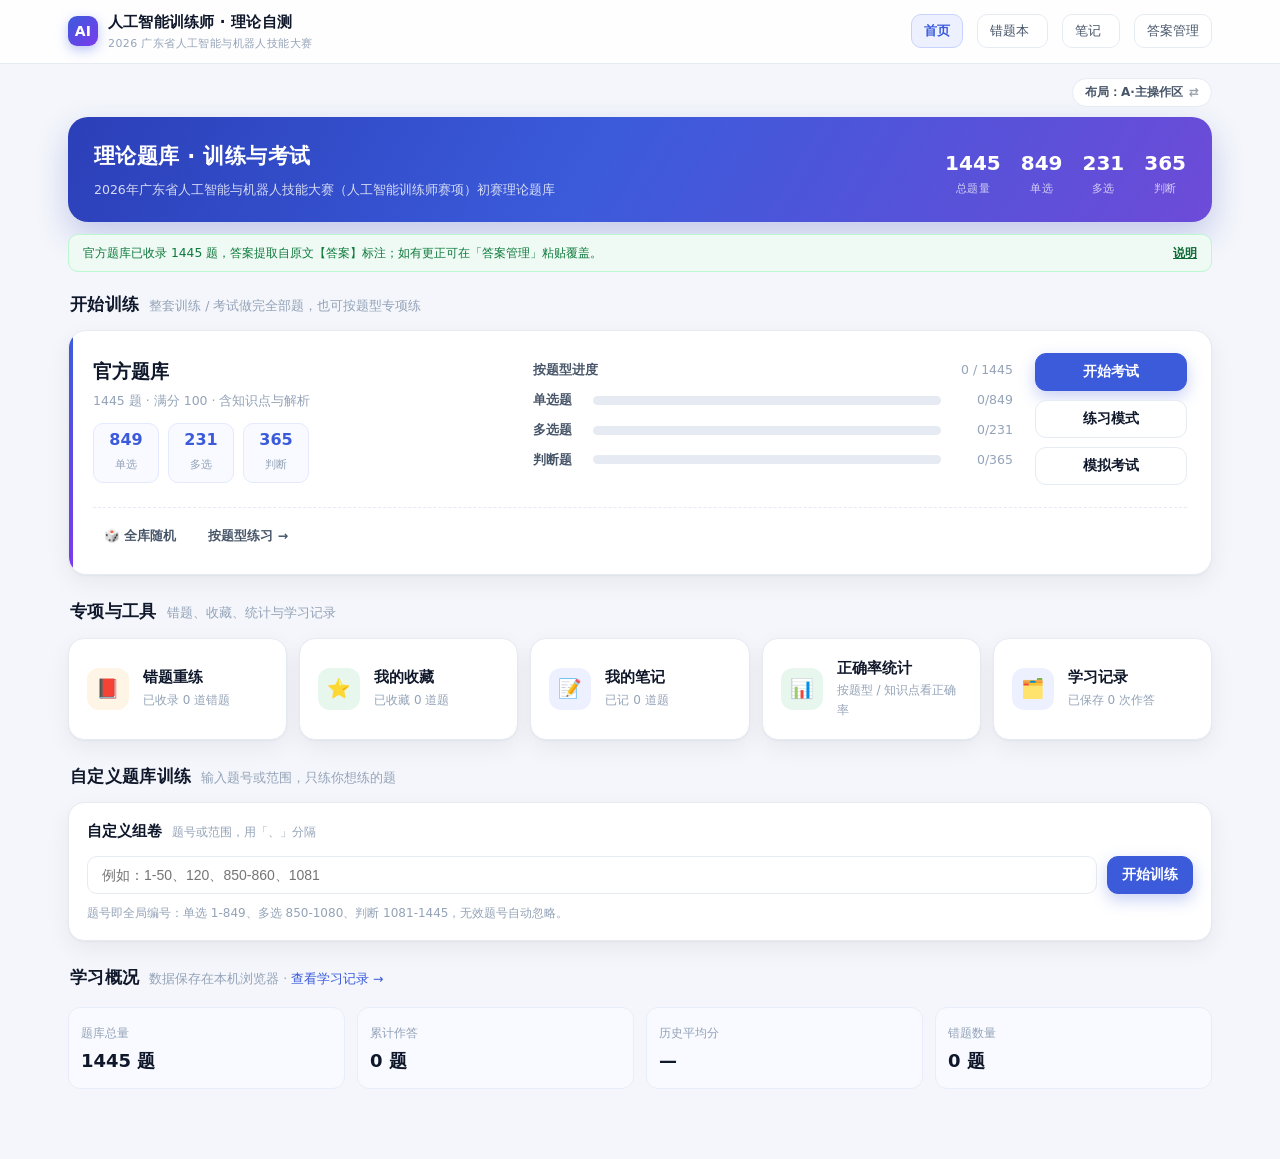
==== src/index.html @ affb85c6 "v3.11.3 多选题键盘勾选(1-9选择/同键取消/无此选项无反应/回车确认作答) + 键位提示更新" ====
<!doctype html>
<html lang="zh-CN">
<head>
<meta charset="utf-8">
<meta name="viewport" content="width=device-width, initial-scale=1, viewport-fit=cover">
<meta name="theme-color" content="#3b5bdb">
<title>人工智能训练师 · 理论题库练习</title>
<meta name="description" content="2026 年广东省人工智能与机器人技能大赛（人工智能训练师赛项）官方初赛理论题库练习，共 1445 题，含答案、知识点与解析、随机出题、错题本与学习记录。">
<link rel="icon" href="data:image/svg+xml,%3Csvg xmlns='http://www.w3.org/2000/svg' viewBox='0 0 64 64'%3E%3Crect width='64' height='64' rx='16' fill='%233b5bdb'/%3E%3Ctext x='32' y='44' font-size='30' font-family='Arial,Helvetica,sans-serif' font-weight='bold' fill='white' text-anchor='middle'%3EAI%3C/text%3E%3C/svg%3E">
<link rel="stylesheet" href="assets/app.css">
</head>
<body>

<header class="topbar">
  <div class="topbar-inner">
    <div class="brand">
      <div class="logo">AI</div>
      <div>人工智能训练师 · 理论自测
        <small>2026 广东省人工智能与机器人技能大赛</small>
      </div>
    </div>
    <div class="spacer"></div>
    <button class="top-link" data-nav="home">首页</button>
    <button class="top-link" data-nav="wrong">错题本 <span id="navWrong"></span></button>
    <button class="top-link" data-nav="notes">笔记 <span id="navNotes"></span></button>
    <button class="top-link" data-nav="key">答案管理</button>
  </div>
</header>

<main class="wrap" id="app"></main>
<div class="toast" id="toast"></div>
<div id="modalRoot"></div>

<!-- ============ 首页 · 新版（A 单列主操作区 / B 左右双栏，共用外壳） ============ -->
<template id="tpl-home2">
  <section class="view-enter">
    <div class="layout-bar">
      <button class="layout-switch" data-act="layout-cycle"></button>
    </div>
    <div class="h2-hero">
      <div class="h2-hero-main">
        <h1>理论题库 · 训练与考试</h1>
        <p>2026年广东省人工智能与机器人技能大赛（人工智能训练师赛项）初赛理论题库</p>
      </div>
      <div class="h2-nums" id="h2Nums"></div>
    </div>
    <div class="h2-note" id="h2Note"></div>
    <div class="h2-grid" id="h2Grid"></div>
  </section>
</template>

<template id="tpl-kpi">
  <div class="kpi"><span></span><b></b></div>
</template>

<!-- ============ 题型模块 ============ -->
<template id="tpl-paper">
  <section class="view-enter">
    <div class="paper-head">
      <button class="btn btn-sm btn-ghost" data-act="paper-back">← 返回</button>
      <div class="paper-title" id="paperTitle"></div>
      <div class="seg" id="paperMode">
        <button type="button" data-mode="exam">考试</button>
        <button type="button" data-mode="practice">练习</button>
      </div>
    </div>
    <p class="paper-tip">先选题型模块。进入答题后，点顶部「顺序 / 随机」就能随时切换——比如进「多选题」模块再点随机，只打乱多选题。</p>
    <div class="mod-grid" id="modList"></div>
  </section>
</template>

<template id="tpl-mod-card">
  <div class="mod-card">
    <div class="mod-top">
      <span class="mod-name"></span>
      <span class="mod-count"></span>
    </div>
    <div class="mod-bar"><i></i></div>
    <div class="mod-meta"></div>
    <div class="mod-ops">
      <button class="btn btn-primary btn-sm" data-act="mod-start">开始</button>
      <button class="btn btn-sm" data-act="mod-redo">重做</button>
    </div>
  </div>
</template>

<!-- ============ 答题 ============ -->
<template id="tpl-quiz">
  <section class="quiz-shell view-enter">
    <div class="quiz-top">
      <button class="btn btn-sm btn-ghost" data-act="exit">← 返回</button>
      <div class="title" id="qTitle"></div>
      <span class="tag gray" id="qModeTag"></span>
      <button class="btn btn-sm order-btn" data-act="order-toggle" id="btnOrder" title="切换出题顺序">顺序</button>
      <span class="qtop-spacer"></span>
      <div class="qtop-actions">
        <button class="btn btn-sm drawer-btn" data-act="toggle-card">进度</button>
        <button class="btn btn-primary btn-sm" data-act="submit">交卷</button>
      </div>
    </div>
    <div class="jump-bar">
      <div class="jump-types">
        <button class="btn btn-sm jt" data-act="jump-type" data-type="all">全部</button>
        <button class="btn btn-sm jt" data-act="jump-type" data-type="single">单选题</button>
        <button class="btn btn-sm jt" data-act="jump-type" data-type="multi">多选题</button>
        <button class="btn btn-sm jt" data-act="jump-type" data-type="judge">判断题</button>
      </div>
      <div class="jump-input">
        <input id="jumpNo" type="text" inputmode="numeric" placeholder="题号 #850" spellcheck="false">
        <button class="btn btn-sm" data-act="jump-no">跳转</button>
      </div>
      <div class="jump-search" id="jumpSearch">
        <input id="searchKw" type="text" placeholder="搜关键词，如：过拟合" spellcheck="false">
        <div class="search-drop hidden" id="searchDrop"></div>
      </div>
      <div class="timer" id="timer"><span>⏱</span><span id="timerText">90:00</span></div>
    </div>
    <div class="quiz-body">
      <div class="q-card">
        <div class="q-head">
          <span class="num" id="qNo"></span>
          <span class="tag gid" id="qGid" title="题库全局题号（单选→多选→判断顺序，1-1445）"></span>
          <span class="tag" id="qType"></span>
          <span id="qHint"></span>
          <button class="fav" data-act="fav" title="收藏本题">☆</button>
        </div>
        <h2 class="q-stem" id="qStem"></h2>
        <div class="opts" id="qOpts"></div>
        <div class="feedback hidden" id="qFeedback"></div>
        <div class="note-box" id="qNote">
          <div class="note-head">
            <span class="note-ico">📝</span>
            <span class="note-title">我的笔记</span>
            <span class="note-badge" id="noteBadge"></span>
            <span class="spacer"></span>
            <button class="btn btn-sm btn-ghost" data-act="note-view" id="btnNoteView">查看笔记</button>
            <button class="btn btn-sm" data-act="note-toggle" id="btnNoteToggle">写笔记</button>
          </div>
          <div class="note-view" id="noteView"></div>
          <div class="note-edit" id="noteEdit">
            <textarea id="noteText" rows="3" spellcheck="false"
              placeholder="记一笔：为什么做错、怎么记、易混点……（停止输入后自动保存，换题也不会丢）"></textarea>
            <div class="note-ops">
              <span class="hint" id="noteHint">自动保存 · Ctrl+Enter 收起</span>
              <span class="spacer"></span>
              <button class="btn btn-sm" data-act="note-del">删除笔记</button>
              <button class="btn btn-primary btn-sm" data-act="note-save">保存</button>
            </div>
          </div>
        </div>
        <div class="q-foot">
          <button class="btn btn-sm" data-act="confirm-multi" id="btnConfirmMulti">确认作答</button>
          <button class="btn btn-sm" data-act="mark" id="btnMark">标记</button>
          <button class="btn btn-sm" data-act="clear" id="btnClear">清空本题</button>
          <span class="hint kbd-hint">键盘：1–9 / A–H 选择 · 多选按同一数字＝取消该勾选 · 回车＝确认作答/交卷 · ← → 切题</span>
          <span class="spacer"></span>
          <button class="btn btn-sm" data-act="prev">上一题</button>
          <button class="btn btn-primary btn-sm" data-act="next">下一题</button>
        </div>
      </div>
      <aside class="side" id="sideCard">
        <h4>做题进度 <span id="cardProgress"></span></h4>
        <div class="pbars" id="pbars"></div>
        <div class="mini-info">
          <div><b id="infoDone">0</b>已答</div>
          <div><b id="infoFlag">0</b>标记</div>
          <div><b id="infoLeft">100</b>未答</div>
        </div>
        <div class="sheet-legend" id="sheetLegend">
          <span class="lg lg-ok">对</span><span class="lg lg-bad">错</span><span class="lg lg-done">已答</span><span class="lg">未答</span><span class="lg lg-flag">标记</span>
        </div>
        <div class="sheet-grid" id="sheetGrid"></div>
      </aside>
    </div>
  </section>
</template>

<template id="tpl-option">
  <div class="opt" data-letter="">
    <span class="letter"></span>
    <span class="txt"></span>
    <span class="mark"></span>
  </div>
</template>

<!-- ============ 结果 ============ -->
<template id="tpl-result">
  <section class="view-enter">
    <div class="result-hero">
      <div class="score-ring">
        <svg viewBox="0 0 150 150" width="100%" height="100%">
          <circle cx="75" cy="75" r="64" fill="none" stroke="#eef1f7" stroke-width="12"></circle>
          <circle id="ring" cx="75" cy="75" r="64" fill="none" stroke="#3b5bdb" stroke-width="12"
                  stroke-linecap="round" stroke-dasharray="402" stroke-dashoffset="402"></circle>
        </svg>
        <div class="val"><b id="scoreVal">0</b><span id="scoreOf">得分</span></div>
      </div>
      <div class="result-main">
        <h1 id="resTitle">交卷完成</h1>
        <div class="sub" id="resSub"></div>
        <div class="result-actions">
          <button class="btn btn-primary" data-act="retry">重做本卷</button>
          <button class="btn" data-act="to-paper">换个题型</button>
          <button class="btn" data-act="to-wrong">去错题本</button>
          <button class="btn" data-act="home">返回首页</button>
        </div>
      </div>
    </div>
    <div class="kpis" id="resKpis"></div>
    <div class="section-title">
      <h2>逐题回顾</h2>
      <span id="revToggle" style="cursor:pointer;color:var(--brand)">只看错题</span>
    </div>
    <div class="review" id="review"></div>
  </section>
</template>

<template id="tpl-review">
  <div class="rev-item">
    <div class="rh"><span class="no"></span><span class="tag"></span><span class="badge-wrap"></span></div>
    <div class="rs"></div>
    <div class="ro ro-my"><b>你的答案：</b><span></span></div>
    <div class="ro ro-ck"><b>参考答案：</b><span></span></div>
  </div>
</template>

<!-- ============ 列表（错题/收藏） ============ -->
<template id="tpl-list">
  <section class="view-enter">
    <div class="panel">
      <h2 id="listTitle"></h2>
      <p class="desc" id="listDesc"></p>
      <div class="list-ops" id="listOps" style="display:flex;gap:10px;flex-wrap:wrap;margin-bottom:16px">
        <button class="btn btn-primary" data-act="list-practice">开始重练</button>
        <button class="btn" data-act="list-clear">清空列表</button>
      </div>
      <div class="list" id="listBody"></div>
    </div>
  </section>
</template>

<template id="tpl-row">
  <div class="row">
    <span class="tag"></span>
    <div class="grow">
      <div class="qtext"></div>
      <div class="qsub"></div>
    </div>
    <button class="btn btn-sm btn-ghost" data-act="row-go">查看</button>
    <button class="btn btn-sm btn-ghost" data-act="row-del">移除</button>
  </div>
</template>

<!-- ============ 学习记录 ============ -->
<template id="tpl-history">
  <section class="view-enter">
    <div class="panel">
      <h2>学习记录</h2>
      <p class="desc" id="hisDesc"></p>
      <div style="display:flex;gap:10px;flex-wrap:wrap;margin-bottom:16px">
        <button class="btn btn-sm" data-act="his-export">导出记录（JSON）</button>
        <button class="btn btn-sm" data-act="his-clear" style="color:var(--bad)">清空记录</button>
      </div>
      <div class="list" id="hisList"></div>
    </div>
  </section>
</template>

<template id="tpl-his-row">
  <div class="row his-row">
    <div class="his-score"><b></b><span></span></div>
    <div class="grow">
      <div class="qtext his-title"></div>
      <div class="qsub his-meta"></div>
    </div>
    <span class="ans-badge mid his-pct"></span>
    <button class="btn btn-sm btn-ghost his-review hidden" data-act="his-review">回顾错题</button>
  </div>
</template>

<!-- ============ 答案管理 ============ -->
<template id="tpl-key">
  <section class="view-enter">
    <div class="panel">
      <h2>答案管理</h2>
      <p class="desc">
        这里可以批量修正标准答案（例如按问卷星交卷后显示的官方答案）。格式：每行「题号 答案」，如 <b>1 D</b>、<b>12 AB</b>；
        也支持 <b>1D</b>、<b>1、D</b> 或用逗号、分号分隔。保存后所有成绩、错题会按新答案重算。
      </p>
      <div style="display:flex;gap:10px;align-items:center;margin-bottom:14px;flex-wrap:wrap">
        <select id="keyPaper"></select>
        <button class="btn btn-sm" data-act="key-load">载入当前答案</button>
        <button class="btn btn-sm" data-act="key-reset">恢复默认答案</button>
        <span class="hint" id="keyStat"></span>
      </div>
      <textarea id="keyText" spellcheck="false" placeholder="1 D&#10;2 B&#10;3 A"></textarea>
      <div style="display:flex;gap:10px;margin-top:14px;flex-wrap:wrap">
        <button class="btn btn-primary" data-act="key-apply">保存并重新计分</button>
        <button class="btn" data-act="key-export">导出全部答案（JSON）</button>
        <button class="btn" data-act="key-import">导入答案（JSON）</button>
        <button class="btn" data-act="db-export">备份全部进度</button>
        <button class="btn" data-act="db-import">恢复备份</button>
        <span class="hint" id="dbDevice"></span>
        <button class="btn" data-act="key-reset-all" style="margin-left:auto;color:var(--bad)">重置全部进度</button>
      </div>
      <p class="desc" style="margin-top:16px;margin-bottom:0">
        <b>提示：</b>「恢复默认答案」只会清除你手动修改过的题目，回到页面自带答案。
      </p>
    </div>
  </section>
</template>

<template id="tpl-panel-view">
  <section class="view-enter">
    <div class="panel">
      <h2></h2>
      <p class="desc"></p>
      <div id="statsBody"></div>
    </div>
  </section>
</template>

<template id="tpl-modal">
  <div class="modal-mask">
    <div class="modal">
      <h3></h3>
      <p></p>
      <div class="acts">
        <button class="btn" data-act="modal-cancel">取消</button>
        <button class="btn btn-primary" data-act="modal-ok">确定</button>
      </div>
    </div>
  </div>
</template>

<script src="data/questions.js"></script>
<script src="data/answers.js"></script>
<script src="assets/app.js"></script>
</body>
</html>
---- src/assets/app.css ----
:root{
  --bg:#f4f6fb; --card:#ffffff; --ink:#0f172a; --ink-2:#475569; --ink-3:#94a3b8;
  --line:#e6eaf2; --brand:#3b5bdb; --brand-2:#5c7cfa; --brand-soft:#edf1ff;
  --ok:#16a34a; --ok-soft:#e8f7ee; --bad:#dc2626; --bad-soft:#fdeceb;
  --warn:#d97706; --warn-soft:#fff5e6; --radius:16px;
  --shadow:0 1px 2px rgba(15,23,42,.04),0 8px 24px rgba(15,23,42,.06);
  --shadow-lg:0 20px 50px rgba(15,23,42,.14);
}
*{box-sizing:border-box}
html,body{margin:0;padding:0}
body{
  background:var(--bg); color:var(--ink);
  font-family:-apple-system,BlinkMacSystemFont,"Segoe UI","PingFang SC","Microsoft YaHei",system-ui,sans-serif;
  font-size:15px; line-height:1.65; -webkit-font-smoothing:antialiased;
  min-height:100vh;
}
button{font-family:inherit;font-size:inherit;cursor:pointer}
a{color:var(--brand);text-decoration:none}
::selection{background:#cfd9ff}

/* ---------- top bar ---------- */
.topbar{
  position:sticky; top:0; z-index:40; backdrop-filter:blur(10px);
  background:rgba(255,255,255,.86); border-bottom:1px solid var(--line);
}
.topbar-inner{
  max-width:1180px; margin:0 auto; padding:10px 18px;
  display:flex; align-items:center; gap:14px; min-height:58px;
}
.brand{display:flex;align-items:center;gap:10px;font-weight:700;letter-spacing:.2px;min-width:0;flex:1 1 auto}
.brand>div:last-child{min-width:0;overflow:hidden;text-overflow:ellipsis;white-space:nowrap}
.brand .logo{
  width:30px;height:30px;border-radius:9px;flex:none;
  background:linear-gradient(135deg,var(--brand),#7c3aed);
  display:grid;place-items:center;color:#fff;font-size:14px;font-weight:800;
  box-shadow:0 4px 12px rgba(59,91,219,.35);
}
.brand small{display:block;font-weight:500;color:var(--ink-3);font-size:11px;letter-spacing:.4px}
.topbar .spacer{flex:0 0 auto}
.top-link{
  border:1px solid var(--line); background:#fff; color:var(--ink-2);
  padding:7px 12px; border-radius:10px; font-size:13px; display:inline-flex; gap:6px; align-items:center;
  transition:.15s; white-space:nowrap;
}
.top-link:hover{color:var(--brand);border-color:#c7d2fe;background:#f8faff}
.top-link.active{background:var(--brand-soft);border-color:#c7d2fe;color:var(--brand);font-weight:600}

/* ---------- layout ---------- */
.wrap{max-width:1180px;margin:0 auto;padding:22px 18px 70px}
.view-enter{animation:fade .28s ease}
@keyframes fade{from{opacity:0;transform:translateY(6px)}to{opacity:1;transform:none}}

/* ---------- home ---------- */
.section-title{display:flex;align-items:baseline;gap:10px;margin:30px 2px 14px}
.section-title h2{margin:0;font-size:17px;letter-spacing:.3px}
.section-title span{color:var(--ink-3);font-size:12.5px}

.btn{
  border:1px solid var(--line); background:#fff; color:var(--ink);
  padding:9px 14px; border-radius:11px; font-size:13.5px; font-weight:600;
  display:inline-flex;align-items:center;justify-content:center;gap:6px;
  transition:.16s; white-space:nowrap;
}
.btn:hover{border-color:#c7d2fe;background:#f8faff;color:var(--brand)}
.btn:active{transform:translateY(1px)}
.btn-primary{background:var(--brand);border-color:var(--brand);color:#fff;
  box-shadow:0 6px 16px rgba(59,91,219,.28)}
.btn-primary:hover{background:#3450c9;border-color:#3450c9;color:#fff}
.btn-ghost{background:transparent;border-color:transparent;color:var(--ink-2)}
.btn-sm{padding:6px 10px;font-size:12.5px;border-radius:9px}
.btn[disabled]{opacity:.45;cursor:not-allowed}

.mini-card{
  background:var(--card);border:1px solid var(--line);border-radius:var(--radius);padding:18px;
  box-shadow:var(--shadow);display:flex;align-items:center;gap:14px;cursor:pointer;transition:.18s;
}
.mini-card:hover{border-color:#c7d2fe;transform:translateY(-1px);box-shadow:var(--shadow-lg)}
.mini-card .ico{
  width:42px;height:42px;border-radius:12px;flex:none;display:grid;place-items:center;font-size:19px;
  background:var(--brand-soft);
}
.mini-card .ico.warn{background:var(--warn-soft)}
.mini-card .ico.ok{background:var(--ok-soft)}
.mini-card h4{margin:0;font-size:14.5px}
.mini-card p{margin:1px 0 0;color:var(--ink-3);font-size:12px}

.modal-mask{
  position:fixed;inset:0;background:rgba(15,23,42,.45);backdrop-filter:blur(3px);z-index:60;
  display:grid;place-items:center;padding:20px;animation:fade .18s;
}
  display:flex;gap:10px;align-items:flex-start;padding:12px 14px;border-radius:12px;
  background:var(--warn-soft);border:1px solid #fde3bd;color:#8a5a10;font-size:12.8px;margin-top:16px;
}

/* ---------- quiz ---------- */
.quiz-shell{padding-top:6px}
.quiz-top{display:flex;align-items:center;gap:12px;margin-bottom:14px;flex-wrap:wrap}
.quiz-top .title{font-weight:700;font-size:16px}
.jump-bar{display:flex;align-items:center;gap:10px;margin:-4px 0 14px;flex-wrap:wrap}
.jump-bar .jump-types{display:flex;gap:8px;flex-wrap:wrap}
.jump-bar .jt{padding:6px 12px;font-size:13px;color:var(--ink-2)}
.jump-bar .jt.on{background:var(--brand);color:#fff;border-color:var(--brand)}
.jump-bar .jump-input{display:flex;gap:6px;margin-left:auto}
.jump-bar .jump-input input{width:92px;padding:6px 10px;border:1.5px solid var(--line);border-radius:9px;font-size:13.5px;outline:none;background:#fff}
.jump-bar .jump-input input:focus{border-color:var(--brand)}
/* 关键词搜题：输入框 + 结果下拉 */
.jump-bar .jump-search{position:relative;flex:1;min-width:170px;max-width:320px}
.jump-bar .jump-search input{width:100%;box-sizing:border-box;padding:6px 10px;border:1.5px solid var(--line);border-radius:9px;font-size:13.5px;outline:none;background:#fff}
.jump-bar .jump-search input:focus{border-color:var(--brand)}
.search-drop{position:absolute;top:calc(100% + 6px);left:0;right:0;z-index:40;background:#fff;border:1.5px solid var(--line);border-radius:12px;box-shadow:0 10px 28px rgba(15,23,42,.16);max-height:300px;overflow:auto;padding:4px}
.search-row{display:flex;align-items:center;gap:8px;width:100%;text-align:left;border:0;background:none;padding:8px 10px;border-radius:8px;font:inherit;cursor:pointer}
.search-row:hover{background:var(--brand-soft)}
.search-row b{color:var(--brand);flex:none}
.search-row .st{flex:none;font-size:11px;color:var(--ink-2);border:1px solid var(--line);border-radius:999px;padding:0 6px}
.search-row .sq{font-size:13px;color:var(--ink);overflow:hidden;text-overflow:ellipsis;white-space:nowrap}
.search-empty,.search-more{padding:8px 10px;font-size:12.5px;color:var(--ink-2)}
/* 统计页最近 7 天趋势 */
.trend-chart{display:flex;align-items:stretch;gap:10px;height:132px;padding:6px 2px 0}
.trend-col{flex:1;display:flex;flex-direction:column;align-items:center;justify-content:flex-end;gap:4px;min-width:0}
.trend-bar{display:block;width:62%;max-width:34px;border-radius:5px 5px 0 0}
.trend-val{font-size:11px;font-weight:700;color:var(--ink);line-height:1}
.trend-lb{font-size:11px;color:var(--ink-2);white-space:nowrap}
.custom-panel{padding:16px 18px}
.custom-row{display:flex;gap:10px;flex-wrap:wrap}
.custom-row input{flex:1;min-width:220px;padding:10px 14px;border:1.5px solid var(--line);border-radius:10px;font-size:14px;outline:none;background:#fff}
.custom-row input:focus{border-color:var(--brand)}
.temp-resume{margin:-4px 0 18px;width:100%;text-align:left;background:var(--brand-soft);border:1.5px dashed var(--brand-2);color:var(--brand);font-weight:600}
/* v3.9.2 清空回滚点条：清空作答后首页出现，可一键恢复或丢弃 */
.clear-undo{display:flex;align-items:center;flex-wrap:wrap;gap:10px;margin:-4px 0 18px;padding:10px 14px;background:var(--brand-soft);border:1.5px dashed var(--brand-2);border-radius:10px}
.clear-undo .cu-text{flex:1;min-width:200px;font-size:13px;color:var(--brand);font-weight:600}
.clear-undo .cu-btn{padding:7px 14px;font-size:13px;white-space:nowrap}
.stat-block{display:flex;flex-direction:column;gap:8px;margin:10px 0 20px}
.stat-row{display:flex;align-items:center;gap:10px;font-size:13.5px}
.stat-row .stat-name{flex:0 0 200px;overflow:hidden;text-overflow:ellipsis;white-space:nowrap}
.stat-row .stat-bar{flex:1;height:10px;border-radius:6px;background:var(--line);overflow:hidden;min-width:60px}
.stat-row .stat-bar i{display:block;height:100%;border-radius:6px}
.stat-row .stat-n{flex:0 0 76px;text-align:right;color:var(--ink-3);font-size:12.5px}
@media (max-width:600px){.stat-row .stat-name{flex-basis:110px}}
.pbars{display:flex;flex-direction:column;gap:12px;margin-bottom:14px}
.pbar-row{display:flex;align-items:center;gap:8px;font-size:12.5px}
.pbar-row .pbar-name{flex:0 0 52px;color:var(--ink-2);font-weight:600}
.pbar-row .pbar-track{flex:1;height:10px;border-radius:6px;background:var(--line);overflow:hidden}
.pbar-row .pbar-track i{display:block;height:100%;width:0;border-radius:6px;background:var(--brand);transition:width .3s}
.pbar-row .pbar-num{flex:0 0 64px;text-align:right;color:var(--ink-3);font-variant-numeric:tabular-nums}
.qtop-spacer{flex:1}
.qtop-actions{display:flex;gap:8px;align-items:center}
.tag{
  font-size:11.5px;padding:3px 9px;border-radius:999px;background:var(--brand-soft);color:var(--brand);
  font-weight:700;letter-spacing:.3px;
}
.tag.gray{background:#eef1f7;color:var(--ink-2)}
.tag.judge{background:#eafaf0;color:#0f8a45}
.tag.multi{background:#fff1e6;color:#b45309}
.timer{
  margin-left:auto;display:flex;align-items:center;gap:7px;
  font-variant-numeric:tabular-nums;font-weight:700;font-size:16px;color:var(--ink-2);
  background:#fff;border:1px solid var(--line);padding:6px 12px;border-radius:11px;box-shadow:var(--shadow);
}
.timer.warn{color:var(--bad);border-color:#fecaca;background:#fff5f5;animation:pulse 1.6s infinite}
@keyframes pulse{50%{opacity:.62}}

.quiz-body{display:grid;grid-template-columns:minmax(0,1fr) 306px;gap:18px;align-items:start}
.q-card{
  background:var(--card);border:1px solid var(--line);border-radius:18px;padding:24px 26px 18px;
  box-shadow:var(--shadow);min-height:400px;min-width:0;
}
.q-head{display:flex;align-items:center;gap:8px;color:var(--ink-3);font-size:12.5px;margin-bottom:12px}
.q-head .num{color:var(--brand);font-weight:800;font-size:13px}
.tag.gid{background:var(--brand-soft);color:var(--brand);font-weight:700;cursor:default}
.q-head .fav{margin-left:auto;border:0;background:none;font-size:17px;line-height:1;color:#d7dce8;padding:2px}
.q-head .fav.on{color:#f59e0b}
.q-stem{
  font-size:17.5px;line-height:1.8;font-weight:600;color:#111827;margin:0 0 18px;
  white-space:pre-wrap;word-break:break-word;
}
.q-stem .blank{color:var(--brand)}
.opts{display:flex;flex-direction:column;gap:10px}
.opt{
  display:flex;gap:12px;align-items:flex-start;padding:13px 15px;border-radius:13px;
  border:1.5px solid var(--line);background:#fcfdff;cursor:pointer;transition:.14s;position:relative;
}
.opt:hover{border-color:#c7d2fe;background:#f6f9ff}
.opt .letter{
  width:26px;height:26px;flex:none;border-radius:8px;display:grid;place-items:center;
  font-size:13px;font-weight:800;background:#eef1f7;color:var(--ink-2);transition:.14s;
}
.opt .txt{flex:1;font-size:15px;color:#1f2937;word-break:break-word}
.opt.sel{border-color:var(--brand);background:var(--brand-soft);box-shadow:0 0 0 3px rgba(59,91,219,.09)}
.opt.sel .letter{background:var(--brand);color:#fff}
.opt.correct{border-color:#86efac;background:var(--ok-soft)}
.opt.correct .letter{background:var(--ok);color:#fff}
.opt.wrong{border-color:#fca5a5;background:var(--bad-soft)}
.opt.wrong .letter{background:var(--bad);color:#fff}
.opt .mark{margin-left:auto;font-size:12.5px;font-weight:700;color:var(--ok);align-self:center}
.opt.wrong .mark{color:var(--bad)}

.feedback{
  margin-top:16px;border-radius:12px;padding:11px 14px;font-size:13.5px;display:flex;gap:8px;align-items:center;
  background:var(--ok-soft);color:#0f7a3d;border:1px solid #bbf7d0;
}
.feedback.bad{background:var(--bad-soft);color:#b91c1c;border-color:#fecaca}
.feedback.unknown{background:#eef2f7;color:var(--ink-2);border-color:#e2e8f0}

.q-foot{display:flex;align-items:center;gap:10px;margin-top:22px;padding-top:14px;border-top:1px dashed var(--line)}
.q-foot .spacer{flex:1}
.hint{color:var(--ink-3);font-size:12px}

/* answer card */
.side{
  background:var(--card);border:1px solid var(--line);border-radius:18px;padding:16px;box-shadow:var(--shadow);
  position:sticky;top:76px;
}
.side h4{margin:0 0 10px;font-size:13.5px;display:flex;align-items:center;gap:6px}
.side h4 span{margin-left:auto;color:var(--ink-3);font-weight:500;font-size:12px}
.cards{display:block}
.card-group{display:grid;grid-template-columns:repeat(10,1fr);gap:5px;margin-bottom:14px}
.card-sep{display:flex;align-items:center;gap:8px;margin:2px 0 8px;font-size:11px;color:var(--ink-3);font-weight:600}
.card-sep::after{content:"";flex:1;height:1px;background:var(--line)}
.cell{
  aspect-ratio:1;border-radius:7px;border:1px solid var(--line);background:#fbfcff;color:var(--ink-2);
  font-size:11.5px;font-weight:600;display:grid;place-items:center;padding:0;transition:.12s;
}
.cell:hover{border-color:var(--brand);color:var(--brand)}
.cell.done{background:var(--brand-soft);border-color:#c7d2fe;color:var(--brand)}
.cell.cur{outline:2px solid var(--brand);outline-offset:1px}
.cell.flag:after{
  content:"";position:absolute;top:2px;right:2px;width:6px;height:6px;border-radius:50%;background:var(--warn);
}
.cell{position:relative}
.legend{display:flex;gap:12px;flex-wrap:wrap;margin-top:12px;font-size:11.5px;color:var(--ink-3)}
.legend i{width:10px;height:10px;border-radius:3px;display:inline-block;margin-right:4px;vertical-align:-1px}
.legend .l1{background:var(--brand-soft);border:1px solid #c7d2fe}
.legend .l2{background:#fff;border:1px solid var(--line)}
.legend .l3{background:var(--warn)}

.side .mini-info{display:flex;gap:8px;margin-top:14px;font-size:12px;color:var(--ink-2)}
.side .mini-info div{flex:1;background:#f8faff;border-radius:9px;padding:7px 8px;text-align:center}
.side .mini-info b{display:block;font-size:15px;color:var(--brand)}

/* ---------- result ---------- */
.result-hero{
  background:var(--card);border:1px solid var(--line);border-radius:20px;padding:28px;box-shadow:var(--shadow);
  display:flex;gap:28px;align-items:center;flex-wrap:wrap;
}
.score-ring{position:relative;width:150px;height:150px;flex:none}
.score-ring svg{transform:rotate(-90deg)}
.score-ring .val{
  position:absolute;inset:0;display:grid;place-items:center;text-align:center;
}
.score-ring .val{flex-direction:column;display:flex;align-items:center;justify-content:center;gap:2px}
.score-ring .val b{font-size:36px;line-height:1;display:block;letter-spacing:-1px}
.score-ring .val span{font-size:11px;color:var(--ink-3)}
.result-main{flex:1;min-width:260px}
.result-main h1{margin:0 0 6px;font-size:22px}
.result-main .sub{color:var(--ink-3);font-size:13px}
.result-actions{display:flex;gap:10px;flex-wrap:wrap;margin-top:16px}
.kpis{display:grid;grid-template-columns:repeat(4,minmax(0,1fr));gap:12px;margin-top:16px}
.kpi{background:#f8faff;border:1px solid #e8edfb;border-radius:12px;padding:12px}
.kpi span{color:var(--ink-3);font-size:12px}
.kpi b{display:block;font-size:18px;margin-top:2px}

.review{margin-top:22px;display:flex;flex-direction:column;gap:12px}
.rev-item{
  background:var(--card);border:1px solid var(--line);border-radius:14px;padding:16px 18px;
  border-left:4px solid var(--ok);
}
.rev-item.bad{border-left-color:var(--bad)}
.rev-item .rh{display:flex;gap:8px;align-items:center;font-size:12.5px;color:var(--ink-3);margin-bottom:8px}
.rev-item .rh .no{color:var(--ink);font-weight:700}
.rev-item .rs{font-size:14.5px;font-weight:600;margin-bottom:10px;white-space:pre-wrap}
.rev-item .ro{font-size:13.5px;color:var(--ink-2);margin:3px 0;display:flex;gap:8px}
.rev-item .ro b{font-weight:700;color:var(--ink)}
.rev-item .r-an{font-size:13px;color:var(--ink-2);background:var(--bg-soft,#f1f5f9);border-radius:8px;padding:8px 10px;margin:8px 0 2px;line-height:1.7;white-space:pre-wrap}
.ans-badge{font-size:11.5px;padding:2px 8px;border-radius:999px;font-weight:700}
.ans-badge.ok{background:var(--ok-soft);color:#0f7a3d}
.ans-badge.bad{background:var(--bad-soft);color:#b91c1c}
.ans-badge.mid{background:#eef2f7;color:var(--ink-2)}

/* ---------- misc ---------- */
.panel{background:var(--card);border:1px solid var(--line);border-radius:16px;padding:22px;box-shadow:var(--shadow)}
.panel h2{margin:0 0 6px;font-size:17px}
.panel p.desc{color:var(--ink-2);font-size:13.5px;margin:0 0 16px}
textarea{
  width:100%;min-height:240px;border:1px solid var(--line);border-radius:12px;padding:12px;font-family:ui-monospace,Consolas,monospace;
  font-size:13px;line-height:1.7;resize:vertical;background:#fcfdff;color:var(--ink);
}
textarea:focus{outline:none;border-color:#c7d2fe;box-shadow:0 0 0 3px rgba(59,91,219,.1)}
select{
  border:1px solid var(--line);border-radius:10px;padding:8px 10px;background:#fff;font-size:13.5px;
}
.list{display:flex;flex-direction:column;gap:10px}
.row{
  display:flex;align-items:center;gap:12px;padding:12px 14px;border:1px solid var(--line);border-radius:12px;background:#fff;
}
.row .grow{flex:1;min-width:0}
.row .qtext{font-size:13.5px;color:var(--ink);overflow:hidden;text-overflow:ellipsis;white-space:nowrap}
.row .qsub{font-size:11.5px;color:var(--ink-3)}
.empty{text-align:center;color:var(--ink-3);padding:48px 0;font-size:13.5px}
.empty .big{font-size:34px;display:block;margin-bottom:8px;opacity:.7}

.toast{
  position:fixed;left:50%;bottom:34px;transform:translate(-50%,20px);
  background:rgba(17,24,39,.94);color:#fff;padding:10px 18px;border-radius:12px;font-size:13.5px;
  opacity:0;pointer-events:none;transition:.24s;z-index:99;box-shadow:0 12px 30px rgba(0,0,0,.25);max-width:86vw;text-align:center;
}
.toast.show{opacity:1;transform:translate(-50%,0)}

.modal-mask{
  position:fixed;inset:0;background:rgba(15,23,42,.45);backdrop-filter:blur(3px);z-index:60;
  display:grid;place-items:center;padding:20px;animation:fade .18s;
}
.modal{
  background:#fff;border-radius:18px;padding:24px;max-width:420px;width:100%;box-shadow:var(--shadow-lg);
}
.modal h3{margin:0 0 8px;font-size:17px}
.modal p{margin:0 0 18px;color:var(--ink-2);font-size:13.5px;line-height:1.7}
.modal .acts{display:flex;gap:10px;justify-content:flex-end;flex-wrap:wrap}

.drawer-btn{display:none}
@media (max-width:900px){
  .quiz-body{grid-template-columns:minmax(0,1fr)}
  .side{
    position:fixed;right:0;top:0;bottom:0;width:300px;max-width:86vw;border-radius:0;z-index:50;
    transform:translateX(105%);transition:.24s;overflow:auto;padding-top:20px;box-shadow:-10px 0 40px rgba(15,23,42,.18);
  }
  .side.open{transform:none}
  .drawer-btn{display:inline-flex}
  .q-card{padding:18px 16px}
  .q-stem{font-size:16px}
  .kpis{grid-template-columns:repeat(2,minmax(0,1fr))}
  .result-hero{gap:18px}
  .score-ring{width:120px;height:120px}
  .score-ring .val b{font-size:30px}
  .topbar-inner{padding:8px 10px;gap:6px;min-height:52px}
  .brand{gap:8px}
  .brand>div:last-child{font-size:12.5px}
  .brand small{display:none}
  .brand .logo{width:26px;height:26px;border-radius:8px;font-size:12px}
  .top-link{padding:6px 8px;font-size:12px;border-radius:9px}
  .cell{font-size:10.5px}
  /* v2.4.0 手机端：底部操作行换行不溢出 + 触控区加大 */
  .q-foot{flex-wrap:wrap;row-gap:8px}
  .q-foot .spacer{display:none}
  .q-foot .btn{min-height:38px}
}
/* 备份合并错题的来源标记 */
.src-badge{
  display:inline-block;margin-left:8px;padding:1px 8px;border-radius:999px;
  background:var(--warn-soft);border:1px solid #fde3bd;color:#8a5a10;
  font-size:11px;font-weight:600;vertical-align:1px;white-space:nowrap;
}

/* ---------- v3.10.0 逐题笔记 ---------- */
.note-box{margin-top:14px;border:1px dashed #cbd5e1;border-radius:13px;background:#fbfcff;padding:11px 13px;transition:border-color .15s,background .15s}
.note-box.has-note{border-style:solid;border-color:#c7d2fe;background:#f8faff}
.note-head{display:flex;align-items:center;gap:8px;font-size:13px;color:var(--ink-2)}
.note-head .note-ico{font-size:14px;line-height:1}
.note-head .note-title{font-weight:700;color:var(--ink);font-size:13px}
.note-badge{font-size:11.5px;color:var(--ink-3)}
.note-head .spacer{flex:1}
.note-view{margin-top:8px;font-size:14px;line-height:1.75;color:#1f2937;white-space:pre-wrap;word-break:break-word}
.note-view.hidden{display:none}
.note-edit{display:none;margin-top:9px}
.note-box.editing .note-edit{display:block}
.note-box.editing .note-view{display:none}
.note-edit textarea{
  width:100%;min-height:86px;resize:vertical;border:1.5px solid var(--line);border-radius:11px;
  padding:10px 12px;font-family:inherit;font-size:14px;line-height:1.7;color:#111827;background:#fff;outline:none;
}
.note-edit textarea:focus{border-color:var(--brand);box-shadow:0 0 0 3px rgba(59,91,219,.09)}
.note-ops{display:flex;align-items:center;gap:8px;margin-top:8px;flex-wrap:wrap}
.note-ops .spacer{flex:1}
.note-head .btn.pulse{animation:notePulse 1.2s ease}
@keyframes notePulse{0%,100%{box-shadow:0 0 0 0 rgba(59,91,219,.35)}55%{box-shadow:0 0 0 7px rgba(59,91,219,0)}}
/* 错题本 / 收藏 / 笔记列表里的笔记摘要 */
.note-badge-row{
  display:block;margin-top:5px;padding:5px 9px;border-radius:8px;
  background:#eff4ff;border:1px solid #dbe6ff;color:#1e40af;font-size:12.5px;
  white-space:pre-wrap;word-break:break-word;
}
.note-row{flex-wrap:wrap;row-gap:8px}
.note-row .note-text{white-space:pre-wrap;color:#1f2937}
.note-when{font-size:11.5px;color:var(--ink-3);margin-top:3px}
.note-inline{
  width:100%;min-height:82px;resize:vertical;margin-top:4px;border:1.5px solid var(--brand);
  border-radius:10px;padding:9px 11px;font-family:inherit;font-size:13.5px;line-height:1.7;outline:none;
}

/* 选项备注：选项行尾的 ✎ 只在桌面端出现；手机端不提供添加，只展示已有备注 */
.opt-note-add{
  flex:none;align-self:center;margin-left:4px;border:0;background:none;color:#c7d2fe;
  font-size:15px;line-height:1;padding:3px 5px;border-radius:7px;transition:.14s;
}
.opt-note-add:hover{color:var(--brand);background:var(--brand-soft)}
.opt-note-add.on{color:var(--brand);background:var(--brand-soft)}
.opt-note-wrap{display:none;margin:-4px 0 2px 40px}
.opt-note-wrap.show{display:block}
.opt-note{
  background:#eff4ff;border:1px solid #dbe6ff;border-radius:8px;padding:5px 9px;
  color:#1e40af;font-size:12.5px;line-height:1.65;white-space:pre-wrap;word-break:break-word;
}
.opt-note-input{
  width:100%;min-height:54px;resize:vertical;border:1.5px solid var(--brand);border-radius:9px;
  padding:7px 9px;font-family:inherit;font-size:13px;line-height:1.6;outline:none;background:#fff;
}
.opt-note-ops{display:flex;justify-content:flex-end;gap:8px;margin-top:6px}
@media (max-width:768px){
  .opt-note-add{display:none}          /* 手机端不显示添加入口 */
  .opt-note-wrap{margin-left:0}        /* 只读展示，占满宽度 */
}


/* start dialog */
.start-modal{max-width:480px}
.start-sub{margin-bottom:2px}
.opt-row{display:flex;align-items:center;gap:12px;margin:16px 0}
.opt-row>label{width:62px;flex:none;color:var(--ink-2);font-size:13px}
.seg{display:flex;border:1px solid var(--line);border-radius:10px;overflow:hidden}
.seg button{border:0;background:#fff;padding:7px 18px;font-size:13px;color:var(--ink-2);transition:.14s}
.seg button.on{background:var(--brand);color:#fff;font-weight:600}
.checks{display:flex;gap:16px;flex-wrap:wrap;font-size:13.5px;color:var(--ink)}
.checks label{display:inline-flex;align-items:center;gap:5px;cursor:pointer}
.start-note{font-size:12.5px;color:var(--ink-3);margin:14px 0 0}
.start-warn{font-size:12.5px;color:#9a5b04;background:var(--warn-soft);border:1px solid #fde3bd;border-radius:10px;padding:8px 10px;margin:12px 0 0}
.order-btn.on{background:var(--brand-soft);border-color:#c7d2fe;color:var(--brand)}

/* paper module picker */
.paper-head{display:flex;align-items:center;gap:12px;flex-wrap:wrap;margin:2px 0 6px}
.paper-title{font-size:20px;font-weight:700;letter-spacing:.3px}
.paper-tip{color:var(--ink-3);font-size:12.5px;margin:0 0 20px;line-height:1.7}
.mod-grid{display:grid;grid-template-columns:repeat(2,minmax(0,1fr));gap:16px}
.mod-card{background:var(--card);border:1px solid var(--line);border-radius:16px;padding:18px 20px;
  box-shadow:var(--shadow);display:flex;flex-direction:column;gap:10px;transition:.18s}
.mod-card:hover{border-color:#c7d2fe;box-shadow:var(--shadow-lg);transform:translateY(-1px)}
.mod-top{display:flex;align-items:baseline;gap:8px}
.mod-name{font-size:16.5px;font-weight:700}
.mod-count{color:var(--ink-3);font-size:12.5px;margin-left:auto}
.mod-bar{height:7px;background:#eef1f7;border-radius:99px;overflow:hidden}
.mod-bar i{display:block;height:100%;background:linear-gradient(90deg,var(--brand),#7c3aed);border-radius:99px;transition:width .3s}
.mod-meta{color:var(--ink-2);font-size:12.5px}
.mod-ops{display:flex;gap:8px;margin-top:2px}
.mod-ops .btn{flex:1}
@media (max-width:760px){.mod-grid{grid-template-columns:1fr}}

/* history */
.his-row{gap:14px}
.his-score{width:66px;flex:none;text-align:center;border-right:1px dashed var(--line);padding-right:10px}
.his-score b{display:block;font-size:15px;color:var(--brand)}
.his-score span{font-size:11px;color:var(--ink-3)}
.his-pct{flex:none}
.his-title{font-size:13.5px}

.hidden{display:none!important}
.kbd-hint{opacity:.75}
@media (max-width:900px){.kbd-hint{display:none}}
@media (max-width:560px){
  .opt-row{flex-direction:column;align-items:flex-start;gap:7px;margin:13px 0}
  .opt-row>label{width:auto;font-size:12.5px}
  .checks{gap:14px}
  .quiz-top{gap:6px;row-gap:8px}
  .quiz-top .tag.gray{display:none}
  .quiz-top .title{font-size:14.5px;max-width:40vw;overflow:hidden;text-overflow:ellipsis;white-space:nowrap}
  .quiz-top .timer{font-size:14.5px;padding:5px 9px}
  .qtop-actions{margin-left:auto}
  .order-btn{padding:5px 8px}
}

/* v2.1.0：卷卡片次级入口 + 列表题型筛选 */
.card-links{display:flex;gap:8px;align-items:center;margin-top:-6px;flex-wrap:wrap}
.filter-row{display:flex;gap:6px;flex-wrap:wrap;margin:0 0 14px}
.fbtn{border:1px solid var(--line);background:#fff;color:var(--ink-2);padding:5px 13px;border-radius:999px;font-size:12.5px;cursor:pointer;transition:.15s}
.fbtn.on{background:var(--brand);color:#fff;border-color:var(--brand);font-weight:600}
.fbtn:hover{border-color:#c7d2fe;color:var(--brand)}

/* v2.2.0：答题卡题型分组 */
@media (max-width:900px){
  .card-group{grid-template-columns:repeat(10,1fr)}
}
.his-review{flex:none;white-space:nowrap}
@media (max-width:560px){
  .his-review{font-size:11px;padding:5px 7px}
  .card-group{grid-template-columns:repeat(8,1fr);gap:4px}
}


/* ================= v3.5 布局切换 + 新版首页（A 单列 / B 双栏） ================= */
.layout-bar{display:flex;justify-content:flex-end;margin:-8px 0 10px}
.layout-switch{
  border:1px solid var(--line);background:#fff;color:var(--ink-2);
  padding:5px 12px;border-radius:999px;font-size:12px;font-weight:600;
  display:inline-flex;align-items:center;gap:6px;transition:.16s;
}
.layout-switch:hover{color:var(--brand);border-color:#c7d2fe;background:var(--brand-soft)}
.layout-switch:after{content:"⇄";font-size:12px;opacity:.55}

.h2-hero{
  display:flex;align-items:flex-end;gap:24px;flex-wrap:wrap;
  background:linear-gradient(120deg,#2b3fb8 0%,#3b5bdb 46%,#6d4bd8 100%);
  color:#fff;border-radius:20px;padding:22px 26px;box-shadow:0 14px 32px rgba(43,63,184,.24);
}
.h2-hero-main{min-width:0;flex:1 1 300px}
.h2-hero h1{margin:0 0 6px;font-size:21px;letter-spacing:.4px}
.h2-hero p{margin:0;color:rgba(255,255,255,.8);font-size:12.5px}
.h2-nums{display:flex;gap:20px;flex:none}
.h2-num{text-align:center}
.h2-num b{display:block;font-size:20px;line-height:1.22;font-variant-numeric:tabular-nums}
.h2-num span{font-size:11px;color:rgba(255,255,255,.72);letter-spacing:.5px}

.h2-note{
  display:flex;align-items:center;gap:10px;margin-top:12px;
  background:#eefaf3;border:1px solid #bbf7d0;color:#0f7a3d;
  padding:8px 14px;border-radius:10px;font-size:12.3px;
}
.h2-note-text{flex:1;min-width:0;overflow:hidden;text-overflow:ellipsis;white-space:nowrap}
.h2-note-more{flex:none;background:none;border:0;color:#0b6b34;font-size:12px;font-weight:600;text-decoration:underline;padding:0}

.h2-grid{display:block;margin-top:18px}
.h2-grid>.section-title{margin:22px 2px 12px}
.h2-grid>.section-title:first-child{margin-top:2px}
.h2-col{min-width:0}
[data-layout="b"] .h2-grid{display:grid;grid-template-columns:minmax(0,1.62fr) minmax(0,1fr);gap:20px;align-items:start}
[data-layout="b"] .h2-col{display:flex;flex-direction:column;gap:14px}
.h2-side-title{margin:0 0 -2px;font-size:14px;color:var(--ink-2);letter-spacing:.3px}

.main-card{
  background:var(--card);border:1px solid var(--line);border-radius:18px;padding:22px 24px;
  box-shadow:var(--shadow);display:grid;align-items:center;
  grid-template-columns:minmax(0,1fr) minmax(0,1.15fr) 152px;gap:22px;
  position:relative;overflow:hidden;
}
.main-card:before{content:"";position:absolute;left:0;top:0;bottom:0;width:4px;background:linear-gradient(180deg,var(--brand),#7c3aed)}
.mc-left{min-width:0}
.mc-left h3{margin:0 0 3px;font-size:19px}
.mc-meta{margin:0 0 12px;color:var(--ink-3);font-size:12.5px}
.mc-types{display:flex;gap:9px;flex-wrap:wrap}
.mc-chip{background:#f8faff;border:1px solid #e3e9ff;border-radius:10px;padding:6px 11px;text-align:center;min-width:66px}
.mc-chip b{display:block;font-size:16px;color:var(--brand);line-height:1.28;font-variant-numeric:tabular-nums}
.mc-chip i{font-style:normal;font-size:11px;color:var(--ink-3)}
.mc-mid{min-width:0}
.mc-label{margin:0 0 10px;font-size:12.5px;color:var(--ink-2);font-weight:600;display:flex;align-items:baseline;gap:8px}
.mc-label .mc-pct{margin-left:auto;color:var(--ink-3);font-weight:500;font-variant-numeric:tabular-nums}
.mc-mid .pbar-row{margin-bottom:9px}
.mc-mid .pbar-track{height:9px}
.mc-right{display:flex;flex-direction:column;gap:9px}
.mc-right .btn{width:100%}
.mc-foot{
  grid-column:1/-1;display:flex;align-items:center;gap:10px;flex-wrap:wrap;
  border-top:1px dashed var(--line);padding-top:13px;
}
.mc-best{font-size:12px;color:var(--ok);font-weight:700;background:var(--ok-soft);padding:3px 9px;border-radius:999px}

.tool-cards{display:grid;grid-template-columns:repeat(auto-fit,minmax(186px,1fr));gap:12px}
[data-layout="b"] .tool-cards{grid-template-columns:minmax(0,1fr);gap:10px}

.custom-panel.compact{padding:16px 18px}
.cp-head{display:flex;align-items:baseline;gap:10px;margin-bottom:12px}
.cp-head h3{margin:0;font-size:15px}
.cp-sub{color:var(--ink-3);font-size:12px}
.custom-panel.compact .custom-row input{min-width:170px}
.custom-panel.compact .desc{margin:10px 0 0;font-size:12px;color:var(--ink-3)}

/* 结果页分批展开 */
.more-btn{display:block;width:100%;margin-top:14px;border-style:dashed;padding:12px;color:var(--ink-2)}

/* 答题页：计时器移到跳转栏 */
.jump-bar .timer{margin-left:10px;font-size:14px;padding:5px 10px;box-shadow:none}

/* 题型模块页：4 个模块一行 */
.mod-grid{grid-template-columns:repeat(4,minmax(0,1fr));gap:12px}
.mod-card{padding:16px 17px}
.mod-name{font-size:15px}
@media (max-width:1000px){.mod-grid{grid-template-columns:repeat(2,minmax(0,1fr))}}
@media (max-width:600px){.mod-grid{grid-template-columns:1fr}}

/* 移动端适配 */
@media (max-width:900px){
  .h2-hero{gap:14px;padding:18px 18px}
  .h2-nums{gap:16px;width:100%;justify-content:space-between}
  [data-layout="b"] .h2-grid{grid-template-columns:minmax(0,1fr)}
  .main-card{grid-template-columns:minmax(0,1fr);gap:16px;padding:18px 18px}
  .mc-right{flex-direction:row;flex-wrap:wrap}
  .mc-right .btn{flex:1 1 120px;width:auto}
  .tool-cards{grid-template-columns:repeat(2,minmax(0,1fr))}
  .jump-bar .timer{margin-left:auto}
}
@media (max-width:560px){
  .h2-hero h1{font-size:18px}
  .h2-hero p{font-size:11.5px}
  .h2-num b{font-size:17px}
  .h2-note{align-items:flex-start;flex-wrap:wrap;padding:8px 12px}
  .h2-note-text{white-space:normal;flex:1 1 100%}
  .mc-chip{min-width:56px;padding:5px 8px}
  .mc-right .btn{flex:1 1 100%}
  .layout-bar{margin:-4px 0 8px}
  .jump-bar{gap:8px}
  .jump-bar .jump-input{margin-left:0}
  .jump-bar .jump-input input{width:84px}
  .jump-bar .timer{margin-left:auto}
}

/* v3.8 错题本：练习场次筛选 + 来源练习标注 */
.src-select{
  padding:6px 10px;border:1.5px solid var(--line);border-radius:9px;font-size:12.5px;
  color:var(--ink);background:#fff;outline:none;max-width:100%;
}
.src-select:focus{border-color:var(--brand)}
.origin-info{
  display:inline-block;margin-left:8px;color:var(--ink-3);font-size:11px;
  overflow:hidden;text-overflow:ellipsis;white-space:nowrap;max-width:320px;vertical-align:1px;
}
@media (max-width:600px){.origin-info{display:block;margin:3px 0 0;max-width:100%}}

/* ---------- v3.11.1 交卷确认弹窗：未答题号跳转列表 ---------- */
.un-jump{
  display:flex;flex-wrap:wrap;gap:6px;justify-content:center;
  max-height:180px;overflow-y:auto;margin:-6px 0 14px;
  padding:8px;border:1.5px dashed var(--line);border-radius:12px;background:#f8fafc;
}
.un-chip{
  min-width:32px;height:28px;padding:0 8px;border-radius:8px;border:1.5px solid #fca5a5;
  background:#fff;color:#dc2626;font-size:12px;font-weight:600;cursor:pointer;line-height:1;
}
.un-chip:active{background:#fef2f2}
.un-more{width:100%;text-align:center;color:var(--ink-3);font-size:11.5px;padding-top:4px}

/* ---------- v3.11.2 答题卡：题号格子（点击跳题，对绿/错红/未答白/标记琥珀） ---------- */
.sheet-legend{
  display:flex;flex-wrap:wrap;gap:6px;margin-top:12px;
  font-size:11px;color:var(--ink-2);align-items:center;
}
.sheet-legend .lg{
  display:inline-flex;align-items:center;gap:4px;
}
.sheet-legend .lg::before{
  content:'';width:10px;height:10px;border-radius:3px;
  background:#fff;border:1.5px solid var(--line);
}
.sheet-legend .lg-ok::before{background:#16a34a;border-color:#16a34a}
.sheet-legend .lg-bad::before{background:#dc2626;border-color:#dc2626}
.sheet-legend .lg-done::before{background:#3b82f6;border-color:#3b82f6}
.sheet-legend .lg-flag::before{background:#fff;border-color:#f59e0b;border-width:2px}
.sheet-grid{
  display:grid;grid-template-columns:repeat(auto-fill,minmax(40px,1fr));
  gap:4px;margin-top:8px;max-height:300px;overflow-y:auto;
  padding:6px;border:1.5px dashed var(--line);border-radius:10px;background:#fafbff;
}
.sheet-chip{
  min-width:0;height:26px;padding:0 2px;border-radius:6px;
  border:1.5px solid var(--line);background:#fff;
  font-size:10.5px;font-weight:600;color:var(--ink-2);
  cursor:pointer;line-height:1;text-align:center;
  font-variant-numeric:tabular-nums;
}
.sheet-chip.ok{background:#16a34a;border-color:#16a34a;color:#fff}
.sheet-chip.bad{background:#dc2626;border-color:#dc2626;color:#fff}
.sheet-chip.done{background:#3b82f6;border-color:#3b82f6;color:#fff}
.sheet-chip.flagged{box-shadow:0 0 0 2px #f59e0b inset}
.sheet-chip.cur{outline:2px solid #2563eb;outline-offset:1px}
.sheet-chip:active{filter:brightness(.92)}
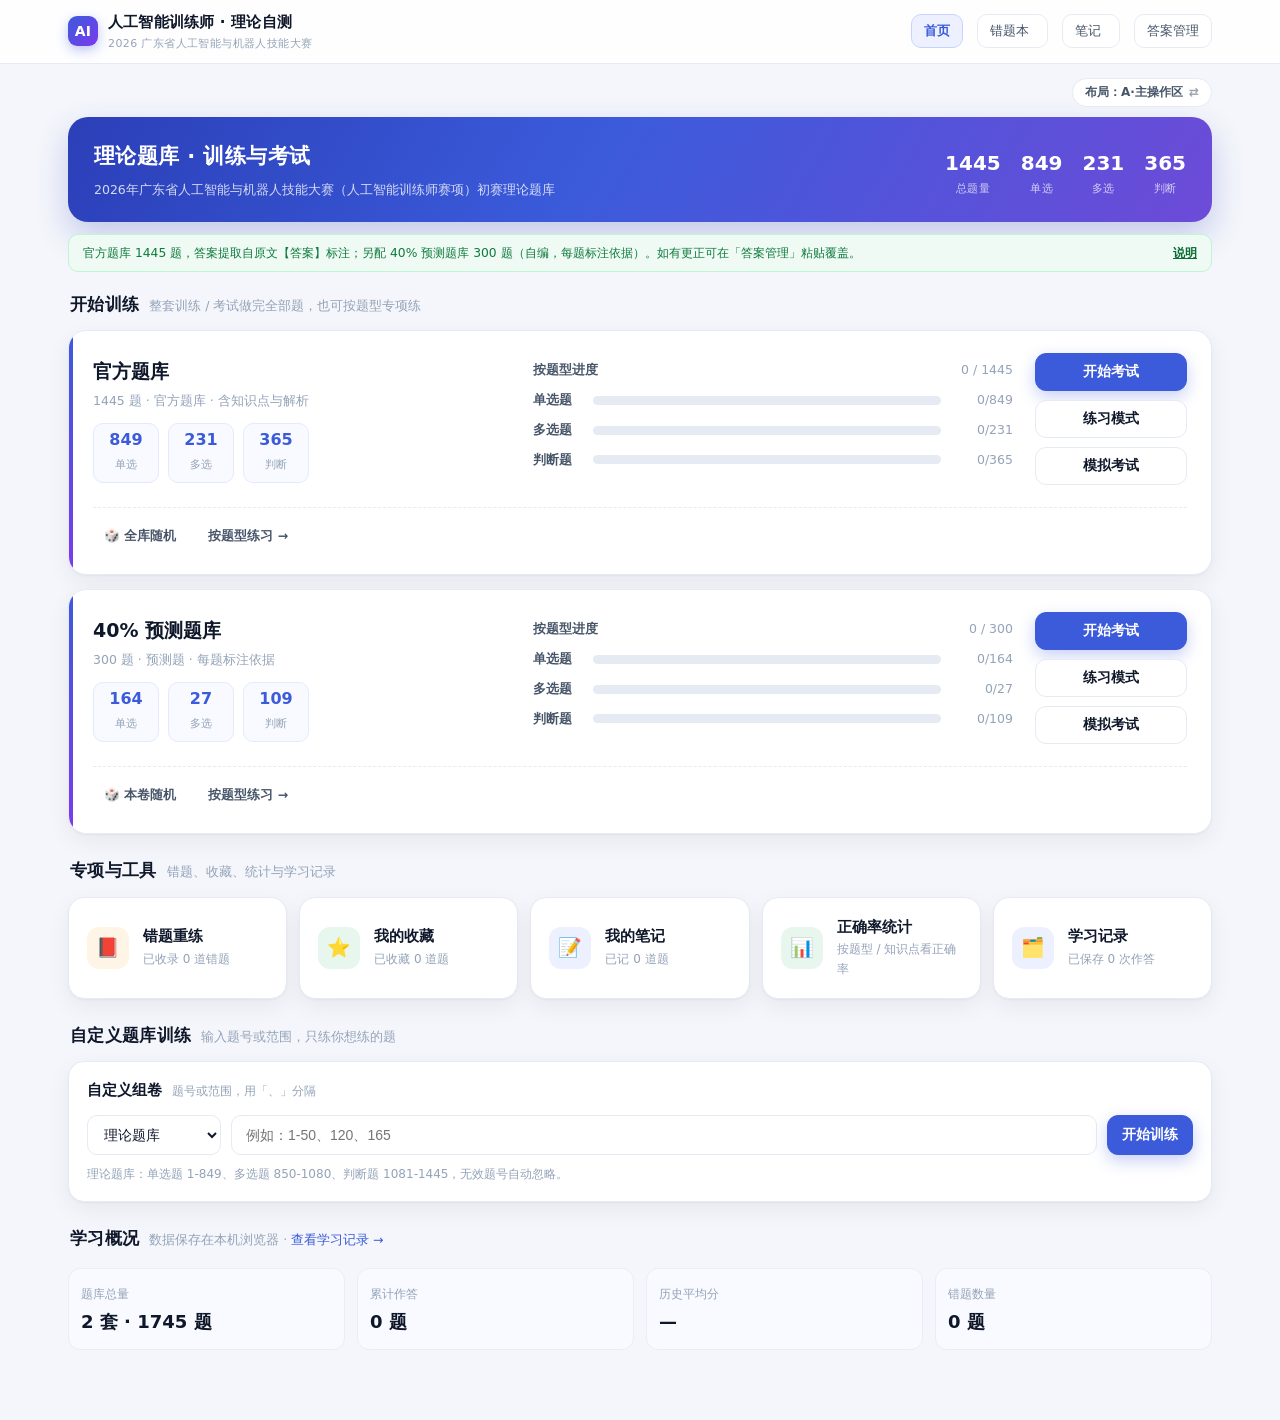
==== commit 528c540a: "v3.12.0 新增 40% 预测题库(300 题)与官方 1445 题并排:双卷隔离/题号带卷前缀/官方卷面模拟考 110 题 90 分钟 1-2-0.5 配分/每题标注依据;官方题库零改动;回归 " ====
--- a/src/index.html
+++ b/src/index.html
@@ -119,7 +119,7 @@
       <div class="q-card">
         <div class="q-head">
           <span class="num" id="qNo"></span>
-          <span class="tag gid" id="qGid" title="题库全局题号（单选→多选→判断顺序，1-1445）"></span>
+          <span class="tag gid" id="qGid" title="题号（官方题库 #1-1445；预测题库带 S 前缀，如 S#12）"></span>
           <span class="tag" id="qType"></span>
           <span id="qHint"></span>
           <button class="fav" data-act="fav" title="收藏本题">☆</button>
@@ -164,10 +164,11 @@
         <div class="mini-info">
           <div><b id="infoDone">0</b>已答</div>
           <div><b id="infoFlag">0</b>标记</div>
+          <div><b id="infoNote">0</b>有笔记</div>
           <div><b id="infoLeft">100</b>未答</div>
         </div>
         <div class="sheet-legend" id="sheetLegend">
-          <span class="lg lg-ok">对</span><span class="lg lg-bad">错</span><span class="lg lg-done">已答</span><span class="lg">未答</span><span class="lg lg-flag">标记</span>
+          <span class="lg lg-ok">对</span><span class="lg lg-bad">错</span><span class="lg lg-done">已答</span><span class="lg">未答</span><span class="lg lg-flag">标记</span><span class="lg lg-note">有笔记</span>
         </div>
         <div class="sheet-grid" id="sheetGrid"></div>
       </aside>
@@ -335,6 +336,7 @@
 
 <script src="data/questions.js"></script>
 <script src="data/answers.js"></script>
+<script src="data/s-bank.js"></script>
 <script src="assets/app.js"></script>
 </body>
 </html>
--- a/src/assets/app.css
+++ b/src/assets/app.css
@@ -125,7 +125,12 @@
 .custom-row{display:flex;gap:10px;flex-wrap:wrap}
 .custom-row input{flex:1;min-width:220px;padding:10px 14px;border:1.5px solid var(--line);border-radius:10px;font-size:14px;outline:none;background:#fff}
 .custom-row input:focus{border-color:var(--brand)}
+/* 自定义组卷的题库选择：两套题库题号段不同，必须先选卷再填题号 */
+.custom-row select{padding:10px 12px;border:1.5px solid var(--line);border-radius:10px;font-size:14px;outline:none;background:#fff;color:var(--ink);max-width:220px}
+.custom-row select:focus{border-color:var(--brand)}
 .temp-resume{margin:-4px 0 18px;width:100%;text-align:left;background:var(--brand-soft);border:1.5px dashed var(--brand-2);color:var(--brand);font-weight:600}
+/* 断点条与"继续"按钮的文字会带上卷名 + 进度，手机窄屏必须允许换行，否则撑出横向滚动 */
+.temp-resume,.mc-resume,.mc-best{max-width:100%;white-space:normal;overflow-wrap:anywhere;line-height:1.45}
 /* v3.9.2 清空回滚点条：清空作答后首页出现，可一键恢复或丢弃 */
 .clear-undo{display:flex;align-items:center;flex-wrap:wrap;gap:10px;margin:-4px 0 18px;padding:10px 14px;background:var(--brand-soft);border:1.5px dashed var(--brand-2);border-radius:10px}
 .clear-undo .cu-text{flex:1;min-width:200px;font-size:13px;color:var(--brand);font-weight:600}
@@ -168,6 +173,8 @@
 .q-head{display:flex;align-items:center;gap:8px;color:var(--ink-3);font-size:12.5px;margin-bottom:12px}
 .q-head .num{color:var(--brand);font-weight:800;font-size:13px}
 .tag.gid{background:var(--brand-soft);color:var(--brand);font-weight:700;cursor:default}
+/* 预测题库题号（S#12）：琥珀色，和官方题库的蓝色 #12 一眼分开 */
+.tag.gid.gid-s{background:#fef3c7;color:#92400e}
 .q-head .fav{margin-left:auto;border:0;background:none;font-size:17px;line-height:1;color:#d7dce8;padding:2px}
 .q-head .fav.on{color:#f59e0b}
 .q-stem{
@@ -272,6 +279,8 @@
 .rev-item .ro{font-size:13.5px;color:var(--ink-2);margin:3px 0;display:flex;gap:8px}
 .rev-item .ro b{font-weight:700;color:var(--ink)}
 .rev-item .r-an{font-size:13px;color:var(--ink-2);background:var(--bg-soft,#f1f5f9);border-radius:8px;padding:8px 10px;margin:8px 0 2px;line-height:1.7;white-space:pre-wrap}
+/* 预测题的"依据"行：和解析同款但偏琥珀，提醒这是自编题的出处而非官方解析 */
+.rev-item .r-src{font-size:12.5px;color:#92400e;background:#fffbeb;border:1px solid #fde68a;border-radius:8px;padding:7px 10px;margin:6px 0 2px;line-height:1.7;white-space:pre-wrap}
 .ans-badge{font-size:11.5px;padding:2px 8px;border-radius:999px;font-weight:700}
 .ans-badge.ok{background:var(--ok-soft);color:#0f7a3d}
 .ans-badge.bad{background:var(--bad-soft);color:#b91c1c}
@@ -530,6 +539,8 @@
   position:relative;overflow:hidden;
 }
 .main-card:before{content:"";position:absolute;left:0;top:0;bottom:0;width:4px;background:linear-gradient(180deg,var(--brand),#7c3aed)}
+/* 两套题库并排：A 布局是 block 流，相邻主卡之间补间距；B 布局左列是 flex+gap，无需重复 */
+[data-layout="a"] .main-card + .main-card{margin-top:14px}
 .mc-left{min-width:0}
 .mc-left h3{margin:0 0 3px;font-size:19px}
 .mc-meta{margin:0 0 12px;color:var(--ink-3);font-size:12.5px}
@@ -658,3 +669,14 @@
 .sheet-chip.flagged{box-shadow:0 0 0 2px #f59e0b inset}
 .sheet-chip.cur{outline:2px solid #2563eb;outline-offset:1px}
 .sheet-chip:active{filter:brightness(.92)}
+
+/* ---------- v3.11.4 答题卡「有笔记」标记 ---------- */
+.sheet-chip{position:relative}
+.sheet-chip.has-note::after{
+  content:'';position:absolute;right:2px;bottom:2px;width:5px;height:5px;border-radius:50%;
+  background:#7c3aed;box-shadow:0 0 0 1px #fff;
+}
+.sheet-chip.ok.has-note::after,
+.sheet-chip.bad.has-note::after,
+.sheet-chip.done.has-note::after{background:#fff;box-shadow:none}
+.sheet-legend .lg-note::before{background:#7c3aed;border-color:#7c3aed;border-radius:50%}
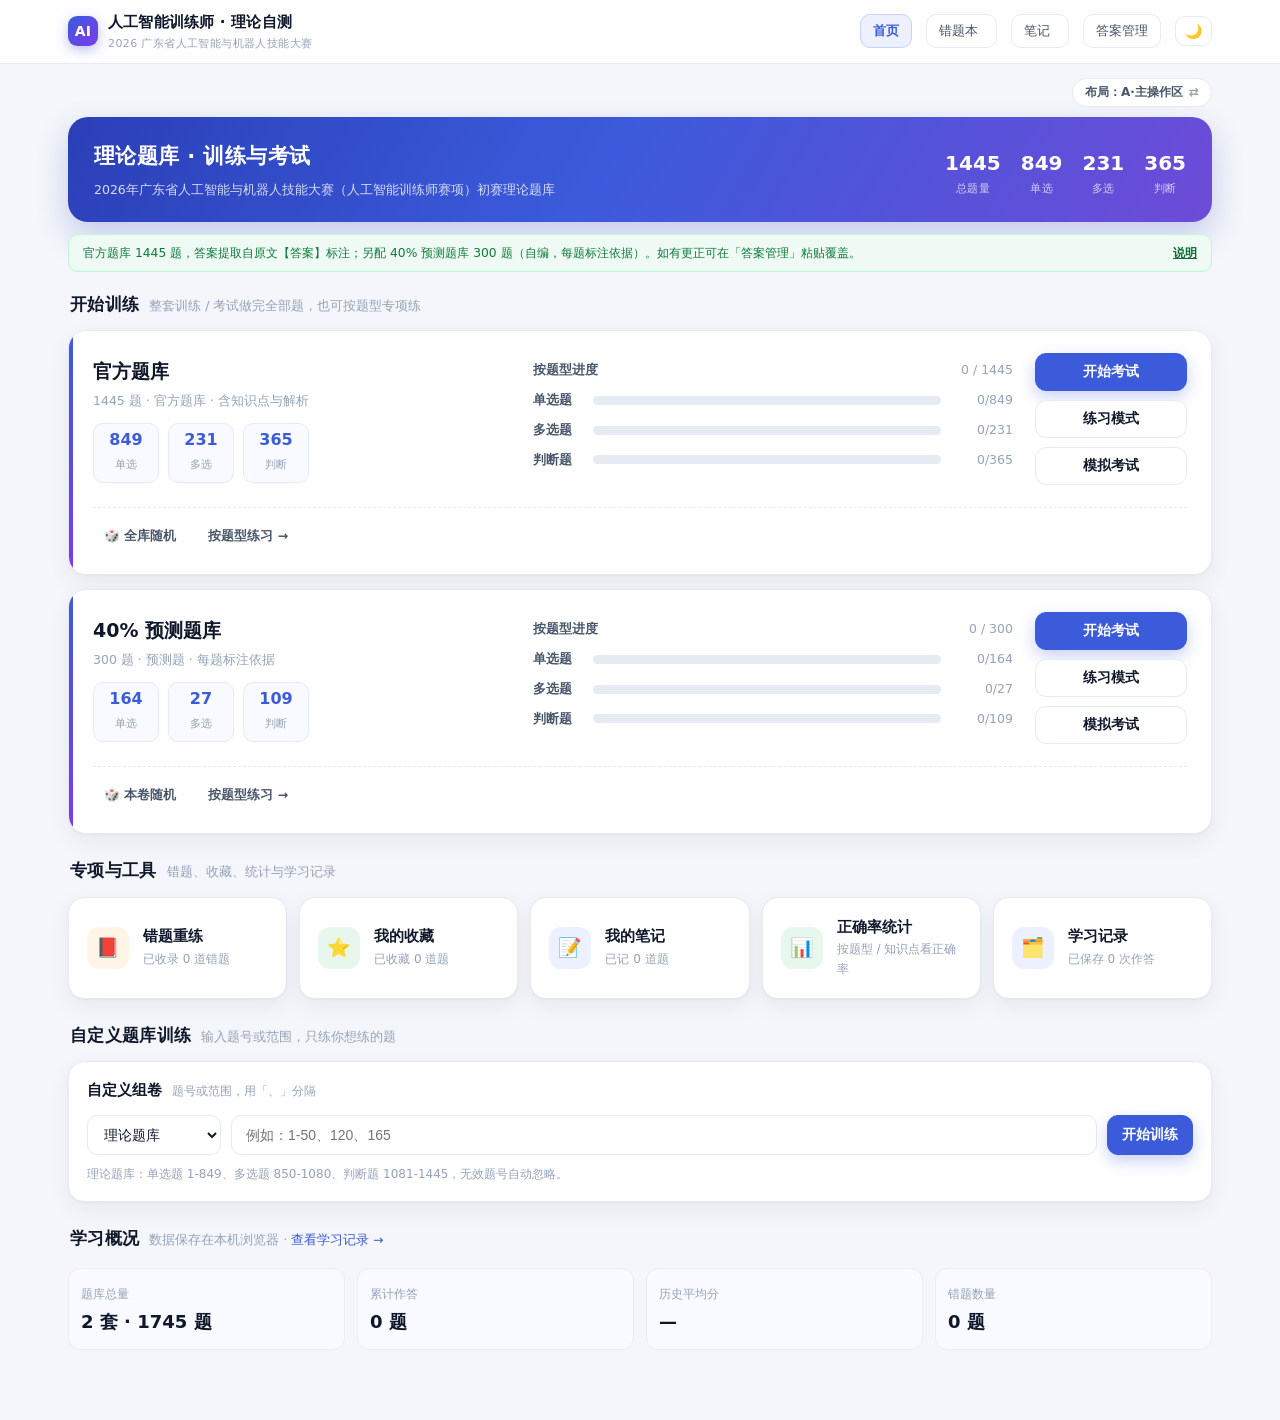
==== commit 95e3b547: "v3.13.0 夜间模式(纯黑 OLED):顶栏🌙/☀️一键切换,html[data-theme]变量层+约80条覆盖,head防闪白,答题中切换不重绘不丢作答,恢复备份保本机主题,打印仍白底;回归2" ====
--- a/src/index.html
+++ b/src/index.html
@@ -7,6 +7,18 @@
 <title>人工智能训练师 · 理论题库练习</title>
 <meta name="description" content="2026 年广东省人工智能与机器人技能大赛（人工智能训练师赛项）官方初赛理论题库练习，共 1445 题，含答案、知识点与解析、随机出题、错题本与学习记录。">
 <link rel="icon" href="data:image/svg+xml,%3Csvg xmlns='http://www.w3.org/2000/svg' viewBox='0 0 64 64'%3E%3Crect width='64' height='64' rx='16' fill='%233b5bdb'/%3E%3Ctext x='32' y='44' font-size='30' font-family='Arial,Helvetica,sans-serif' font-weight='bold' fill='white' text-anchor='middle'%3EAI%3C/text%3E%3C/svg%3E">
+<!-- v3.13.0 夜间模式：必须在 app.css 之前跑，否则深色用户开机会闪一下白屏 -->
+<style>html[data-theme="dark"]{background:#000}</style>
+<script>
+(function(){try{
+  var d=JSON.parse(localStorage.getItem('aitp.v2')||'null');
+  if(d&&d.settings&&d.settings.theme==='dark'){
+    document.documentElement.setAttribute('data-theme','dark');
+    var m=document.querySelector('meta[name="theme-color"]');
+    if(m)m.setAttribute('content','#000000');
+  }
+}catch(e){}})();
+</script>
 <link rel="stylesheet" href="assets/app.css">
 </head>
 <body>
@@ -24,6 +36,7 @@
     <button class="top-link" data-nav="wrong">错题本 <span id="navWrong"></span></button>
     <button class="top-link" data-nav="notes">笔记 <span id="navNotes"></span></button>
     <button class="top-link" data-nav="key">答案管理</button>
+    <button class="top-link top-act" id="btnTheme" aria-pressed="false" aria-label="夜间模式" title="切换到夜间模式（纯黑）">🌙</button>
   </div>
 </header>
 
@@ -190,7 +203,7 @@
     <div class="result-hero">
       <div class="score-ring">
         <svg viewBox="0 0 150 150" width="100%" height="100%">
-          <circle cx="75" cy="75" r="64" fill="none" stroke="#eef1f7" stroke-width="12"></circle>
+          <circle class="ring-track" cx="75" cy="75" r="64" fill="none" stroke="#eef1f7" stroke-width="12"></circle>
           <circle id="ring" cx="75" cy="75" r="64" fill="none" stroke="#3b5bdb" stroke-width="12"
                   stroke-linecap="round" stroke-dasharray="402" stroke-dashoffset="402"></circle>
         </svg>
--- a/src/assets/app.css
+++ b/src/assets/app.css
@@ -4,6 +4,7 @@
   --line:#e6eaf2; --brand:#3b5bdb; --brand-2:#5c7cfa; --brand-soft:#edf1ff;
   --ok:#16a34a; --ok-soft:#e8f7ee; --bad:#dc2626; --bad-soft:#fdeceb;
   --warn:#d97706; --warn-soft:#fff5e6; --radius:16px;
+  --bg-soft:#f1f5f9;   /* v3.13.0 补：.rev-item .r-an 一直在用 var(--bg-soft) 兜底，正式定义后夜间才好覆盖 */
   --shadow:0 1px 2px rgba(15,23,42,.04),0 8px 24px rgba(15,23,42,.06);
   --shadow-lg:0 20px 50px rgba(15,23,42,.14);
 }
@@ -45,6 +46,9 @@
 }
 .top-link:hover{color:var(--brand);border-color:#c7d2fe;background:#f8faff}
 .top-link.active{background:var(--brand-soft);border-color:#c7d2fe;color:var(--brand);font-weight:600}
+/* v3.13.0 顶栏夜间模式开关：与 .top-link 同款外观，但没有 data-nav（不参与导航高亮） */
+.top-act{min-width:32px;justify-content:center;padding:7px 9px;font-size:14px;line-height:1}
+.top-act[aria-pressed="true"]{background:var(--brand-soft);border-color:#c7d2fe;color:var(--brand)}
 
 /* ---------- layout ---------- */
 .wrap{max-width:1180px;margin:0 auto;padding:22px 18px 70px}
@@ -88,9 +92,6 @@
 .modal-mask{
   position:fixed;inset:0;background:rgba(15,23,42,.45);backdrop-filter:blur(3px);z-index:60;
   display:grid;place-items:center;padding:20px;animation:fade .18s;
-}
-  display:flex;gap:10px;align-items:flex-start;padding:12px 14px;border-radius:12px;
-  background:var(--warn-soft);border:1px solid #fde3bd;color:#8a5a10;font-size:12.8px;margin-top:16px;
 }
 
 /* ---------- quiz ---------- */
@@ -596,6 +597,10 @@
   .jump-bar .timer{margin-left:auto}
 }
 @media (max-width:560px){
+  /* v3.13.0 顶栏多了一个夜间开关，320px 下必须收紧内边距，否则撑出横向滚动 */
+  .topbar-inner{gap:4px;padding:8px 8px}
+  .top-link{padding:6px 6px}
+  .top-act{padding:6px 5px;min-width:26px;font-size:13px}
   .h2-hero h1{font-size:18px}
   .h2-hero p{font-size:11.5px}
   .h2-num b{font-size:17px}
@@ -680,3 +685,187 @@
 .sheet-chip.bad.has-note::after,
 .sheet-chip.done.has-note::after{background:#fff;box-shadow:none}
 .sheet-legend .lg-note::before{background:#7c3aed;border-color:#7c3aed;border-radius:50%}
+
+/* =====================================================================
+   v3.13.0 夜间模式（纯黑 OLED）
+   ---------------------------------------------------------------
+   做法：变量层（重定义 16 个已有变量）+ 字面量覆盖层（只打 app.css 里
+   164 处硬编码色值）。整块追加在文件末尾，同特异性靠顺序取胜，
+   不用 !important，也不改上面任何一条既有规则。
+   属性挂在 <html> 上（不是 body）：body 的 background:var(--bg) 会跟着变量走，
+   而 html 自己的底色决定滚动区域露出来的颜色。
+   ===================================================================== */
+html[data-theme="dark"]{
+  color-scheme:dark;                  /* 不设的话原生滚动条、<select> 下拉面板还是白底 */
+  --bg:#000; --bg-soft:#101013;
+  --card:#0b0b0d; --raised:#121215; --hover:#17171b; --line:#2a2a31;
+  --ink:#f8fafc; --ink-2:#b9c0cc; --ink-3:#8b93a3;   /* 正文不用纯白，减轻黑底白字光晕 */
+  --brand:#8ea8ff; --brand-2:#a9bdff; --brand-soft:#1a2036;
+  --brand-fill:#3b5bdb;               /* 实心按钮底单独一个中间调：白字压浅蓝只有 2.3:1 */
+  --ok:#4ade80; --ok-soft:#10261a; --ok-fill:#15803d;
+  --bad:#ff7b7b; --bad-soft:#2a1214; --bad-fill:#b91c1c;
+  --warn:#fbbf24; --warn-soft:#2a1f10;
+  --glass:rgba(8,8,10,.82); --mask:rgba(0,0,0,.72);
+  --shadow:0 1px 2px rgba(0,0,0,.7),0 8px 24px rgba(0,0,0,.55);
+  --shadow-lg:0 20px 50px rgba(0,0,0,.75);
+  background:#000;
+}
+html[data-theme="dark"] ::selection{background:rgba(142,168,255,.35)}
+/* 黑底上 UA 默认焦点环几乎看不见 */
+html[data-theme="dark"] :focus-visible{outline:2px solid var(--brand);outline-offset:2px}
+
+/* ---------- 顶栏 ---------- */
+html[data-theme="dark"] .topbar{background:var(--glass)}
+html[data-theme="dark"] .brand .logo{background:linear-gradient(135deg,#3450c9,#6d3fd8);box-shadow:0 4px 12px rgba(0,0,0,.55)}
+html[data-theme="dark"] .top-link{background:var(--raised);color:var(--ink-2)}
+html[data-theme="dark"] .top-link:hover{background:var(--hover);border-color:#3b4a86;color:var(--brand)}
+html[data-theme="dark"] .top-link.active{background:var(--brand-soft);border-color:#3b4a86;color:var(--brand)}
+html[data-theme="dark"] .top-act[aria-pressed="true"]{background:var(--brand-soft);border-color:#3b4a86;color:var(--brand)}
+
+/* ---------- 按钮 ---------- */
+html[data-theme="dark"] .btn{background:var(--raised);color:var(--ink)}
+html[data-theme="dark"] .btn:hover{border-color:#3b4a86;background:var(--hover);color:var(--brand)}
+html[data-theme="dark"] .btn-primary{background:var(--brand-fill);border-color:var(--brand-fill);color:#fff;box-shadow:0 6px 16px rgba(0,0,0,.5)}
+html[data-theme="dark"] .btn-primary:hover{background:#3450c9;border-color:#3450c9;color:#fff}
+html[data-theme="dark"] .btn-ghost{background:transparent;border-color:transparent;color:var(--ink-2)}
+html[data-theme="dark"] .btn-ghost:hover{background:var(--hover);color:var(--brand)}
+html[data-theme="dark"] .btn[disabled]{opacity:.55}
+/* .temp-resume 自带蓝色软底，但 html[dark] .btn 会把它压成灰底，按更高特异性补回 */
+html[data-theme="dark"] .temp-resume{background:var(--brand-soft);border-color:var(--brand-2);color:var(--brand)}
+html[data-theme="dark"] .mini-card:hover,
+html[data-theme="dark"] .mod-card:hover{border-color:#3b4a86}
+
+/* ---------- 弹窗 / 提示 ---------- */
+html[data-theme="dark"] .modal-mask{background:var(--mask)}
+html[data-theme="dark"] .modal{background:var(--raised)}
+html[data-theme="dark"] .toast{background:rgba(28,28,33,.96);border:1px solid var(--line);color:var(--ink)}
+
+/* ---------- 输入控件（原来只写了白底、没写 color） ---------- */
+html[data-theme="dark"] .jump-bar .jump-input input,
+html[data-theme="dark"] .jump-bar .jump-search input,
+html[data-theme="dark"] .custom-row input,
+html[data-theme="dark"] .custom-row select,
+html[data-theme="dark"] select,
+html[data-theme="dark"] textarea,
+html[data-theme="dark"] .note-edit textarea,
+html[data-theme="dark"] .opt-note-input,
+html[data-theme="dark"] .note-inline,
+html[data-theme="dark"] .src-select{background:var(--raised);color:var(--ink);border-color:var(--line)}
+html[data-theme="dark"] .search-drop{background:var(--raised);box-shadow:0 10px 28px rgba(0,0,0,.6)}
+html[data-theme="dark"] .search-row:hover{background:var(--brand-soft)}
+html[data-theme="dark"] textarea:focus,
+html[data-theme="dark"] .note-edit textarea:focus{border-color:var(--brand);box-shadow:0 0 0 3px rgba(142,168,255,.18)}
+
+/* ---------- 标签 ---------- */
+html[data-theme="dark"] .tag{background:var(--brand-soft);color:var(--brand)}
+html[data-theme="dark"] .tag.gray{background:#1c1c21;color:var(--ink-2)}
+html[data-theme="dark"] .tag.judge{background:var(--ok-soft);color:var(--ok)}
+html[data-theme="dark"] .tag.multi{background:var(--warn-soft);color:#f0c07a}
+html[data-theme="dark"] .tag.gid{background:var(--brand-soft);color:var(--brand)}
+html[data-theme="dark"] .tag.gid.gid-s{background:#3a2a08;color:#fcd34d}
+
+/* ---------- 答题页 ---------- */
+html[data-theme="dark"] .timer{background:var(--raised)}
+html[data-theme="dark"] .timer.warn{background:var(--bad-soft);border-color:#6b2b2b;color:var(--bad)}
+html[data-theme="dark"] .q-stem{color:var(--ink)}
+html[data-theme="dark"] .q-head .fav{color:#3a3a44}
+html[data-theme="dark"] .q-head .fav.on{color:var(--warn)}
+html[data-theme="dark"] .opt{background:var(--bg-soft)}
+html[data-theme="dark"] .opt:hover{background:var(--hover);border-color:#3b4a86}
+html[data-theme="dark"] .opt .letter{background:#1c1c21;color:var(--ink-2)}
+html[data-theme="dark"] .opt .txt{color:var(--ink)}
+html[data-theme="dark"] .opt.sel{background:var(--brand-soft);border-color:var(--brand);box-shadow:0 0 0 3px rgba(142,168,255,.16)}
+html[data-theme="dark"] .opt.sel .letter{background:var(--brand-fill);color:#fff}
+html[data-theme="dark"] .opt.correct{background:var(--ok-soft);border-color:#2f7d4f}
+html[data-theme="dark"] .opt.correct .letter{background:var(--ok-fill);color:#fff}
+html[data-theme="dark"] .opt.wrong{background:var(--bad-soft);border-color:#7f3535}
+html[data-theme="dark"] .opt.wrong .letter{background:var(--bad-fill);color:#fff}
+html[data-theme="dark"] .feedback{background:var(--ok-soft);color:var(--ok);border-color:#1f5636}
+html[data-theme="dark"] .feedback.bad{background:var(--bad-soft);color:var(--bad);border-color:#6b2b2b}
+html[data-theme="dark"] .feedback.unknown{background:#17171b;color:var(--ink-2);border-color:var(--line)}
+
+/* ---------- 旧答题卡 + 图例 ---------- */
+html[data-theme="dark"] .cell{background:var(--raised)}
+html[data-theme="dark"] .cell.done{background:var(--brand-soft);border-color:#3b4a86;color:var(--brand)}
+html[data-theme="dark"] .legend .l1{background:var(--brand-soft);border-color:#3b4a86}
+html[data-theme="dark"] .legend .l2{background:var(--raised)}
+html[data-theme="dark"] .side .mini-info div{background:var(--bg-soft)}
+@media (max-width:900px){html[data-theme="dark"] .side{box-shadow:-10px 0 40px rgba(0,0,0,.65)}}
+
+/* ---------- 结果页 ---------- */
+html[data-theme="dark"] .kpi{background:var(--bg-soft);border-color:#232331}
+html[data-theme="dark"] .ring-track{stroke:#2a2a31}          /* SVG 属性不认 var()，只能走类 */
+html[data-theme="dark"] .rev-item .r-an{background:var(--bg-soft)}
+html[data-theme="dark"] .rev-item .r-src{background:#221a06;border-color:#4a3a10;color:#e8b866}
+html[data-theme="dark"] .ans-badge.ok{background:var(--ok-soft);color:var(--ok)}
+html[data-theme="dark"] .ans-badge.bad{background:var(--bad-soft);color:var(--bad)}
+html[data-theme="dark"] .ans-badge.mid{background:#1c1c21;color:var(--ink-2)}
+
+/* ---------- 列表 / 错题本 / 未答芯片 ---------- */
+html[data-theme="dark"] .row{background:var(--card)}
+html[data-theme="dark"] .src-badge{background:var(--warn-soft);border-color:#574019;color:#f0c07a}
+html[data-theme="dark"] .start-warn{color:#f0c07a;border-color:#574019}
+html[data-theme="dark"] .un-jump{background:var(--bg-soft)}
+html[data-theme="dark"] .un-chip{background:#14161b;border-color:#7f3535;color:#ff8f8f}
+html[data-theme="dark"] .un-chip:active{background:var(--bad-soft)}
+
+/* ---------- 笔记 / 选项备注 ---------- */
+html[data-theme="dark"] .note-box{background:var(--bg-soft);border-color:#2f2f38}
+html[data-theme="dark"] .note-box.has-note{background:#12141c;border-color:#3b4a86}
+html[data-theme="dark"] .note-view,
+html[data-theme="dark"] .note-row .note-text{color:var(--ink)}
+html[data-theme="dark"] .note-badge-row,
+html[data-theme="dark"] .opt-note{background:#141a2e;border-color:#27345c;color:#a8bcff}
+html[data-theme="dark"] .opt-note-add{color:#4a5680}
+html[data-theme="dark"] .opt-note-add:hover,
+html[data-theme="dark"] .opt-note-add.on{color:var(--brand);background:var(--brand-soft)}
+
+/* ---------- 首页 / 模块页 ---------- */
+html[data-theme="dark"] .h2-hero{
+  background:linear-gradient(120deg,#1b2a6b 0%,#24407f 46%,#3b2a66 100%);
+  border:1px solid #2e3f7a;box-shadow:0 14px 32px rgba(0,0,0,.55);color:#f2f5ff;
+}
+html[data-theme="dark"] .h2-hero p{color:rgba(242,245,255,.78)}
+html[data-theme="dark"] .h2-num span{color:rgba(242,245,255,.7)}
+html[data-theme="dark"] .h2-note{background:var(--ok-soft);border-color:#1f5636;color:var(--ok)}
+html[data-theme="dark"] .h2-note-more{color:#7ee2a8}
+html[data-theme="dark"] .mc-chip{background:var(--bg-soft);border-color:#242a3d}
+html[data-theme="dark"] .layout-switch{background:var(--raised)}
+html[data-theme="dark"] .layout-switch:hover{background:var(--brand-soft);border-color:#3b4a86}
+html[data-theme="dark"] .mod-bar{background:#1c1c21}
+html[data-theme="dark"] .seg button{background:var(--raised)}
+html[data-theme="dark"] .seg button.on{background:var(--brand-fill);color:#fff}
+html[data-theme="dark"] .fbtn{background:var(--raised)}
+html[data-theme="dark"] .fbtn.on{background:var(--brand-fill);border-color:var(--brand-fill);color:#fff}
+html[data-theme="dark"] .fbtn:hover{border-color:#3b4a86;color:var(--brand)}
+html[data-theme="dark"] .order-btn.on{background:var(--brand-soft);border-color:#3b4a86;color:var(--brand)}
+html[data-theme="dark"] .jump-bar .jt.on{background:var(--brand-fill);border-color:var(--brand-fill);color:#fff}
+
+/* ---------- 答题卡题号格子 ---------- */
+html[data-theme="dark"] .sheet-grid{background:var(--bg-soft)}
+html[data-theme="dark"] .sheet-chip{background:var(--raised)}
+html[data-theme="dark"] .sheet-legend .lg::before{background:var(--raised)}
+html[data-theme="dark"] .sheet-legend .lg-flag::before{background:var(--raised);border-color:var(--warn)}
+html[data-theme="dark"] .sheet-chip.flagged{box-shadow:0 0 0 2px var(--warn) inset}
+html[data-theme="dark"] .sheet-chip.cur{outline-color:var(--brand)}
+html[data-theme="dark"] .sheet-chip.has-note::after{box-shadow:0 0 0 1px #000}
+/* 对/错/已答三色的绿红蓝在白字下对比更高，保持原值不动。
+   注意：上面 html[dark] .sheet-chip 的特异性(0,2,1)比 .sheet-chip.ok(0,2,0) 高，
+   会把三个状态类的底色一起压掉，必须按同样前缀重新声明一遍。 */
+html[data-theme="dark"] .sheet-chip.ok{background:#16a34a;border-color:#16a34a;color:#fff}
+html[data-theme="dark"] .sheet-chip.bad{background:#dc2626;border-color:#dc2626;color:#fff}
+html[data-theme="dark"] .sheet-chip.done{background:#3b82f6;border-color:#3b82f6;color:#fff}
+html[data-theme="dark"] .sheet-legend .lg-ok::before{background:#16a34a;border-color:#16a34a}
+html[data-theme="dark"] .sheet-legend .lg-bad::before{background:#dc2626;border-color:#dc2626}
+html[data-theme="dark"] .sheet-legend .lg-done::before{background:#3b82f6;border-color:#3b82f6}
+
+/* 打印本页时恢复浅色：夜间变量会把纸面刷黑 */
+@media print{
+  html[data-theme="dark"]{
+    color-scheme:light;
+    --bg:#fff;--bg-soft:#f1f5f9;--card:#fff;--raised:#fff;--hover:#fff;--line:#e6eaf2;
+    --ink:#0f172a;--ink-2:#475569;--ink-3:#94a3b8;--glass:#fff;--mask:transparent;
+    background:#fff;
+  }
+  html[data-theme="dark"] .topbar{background:#fff}
+}
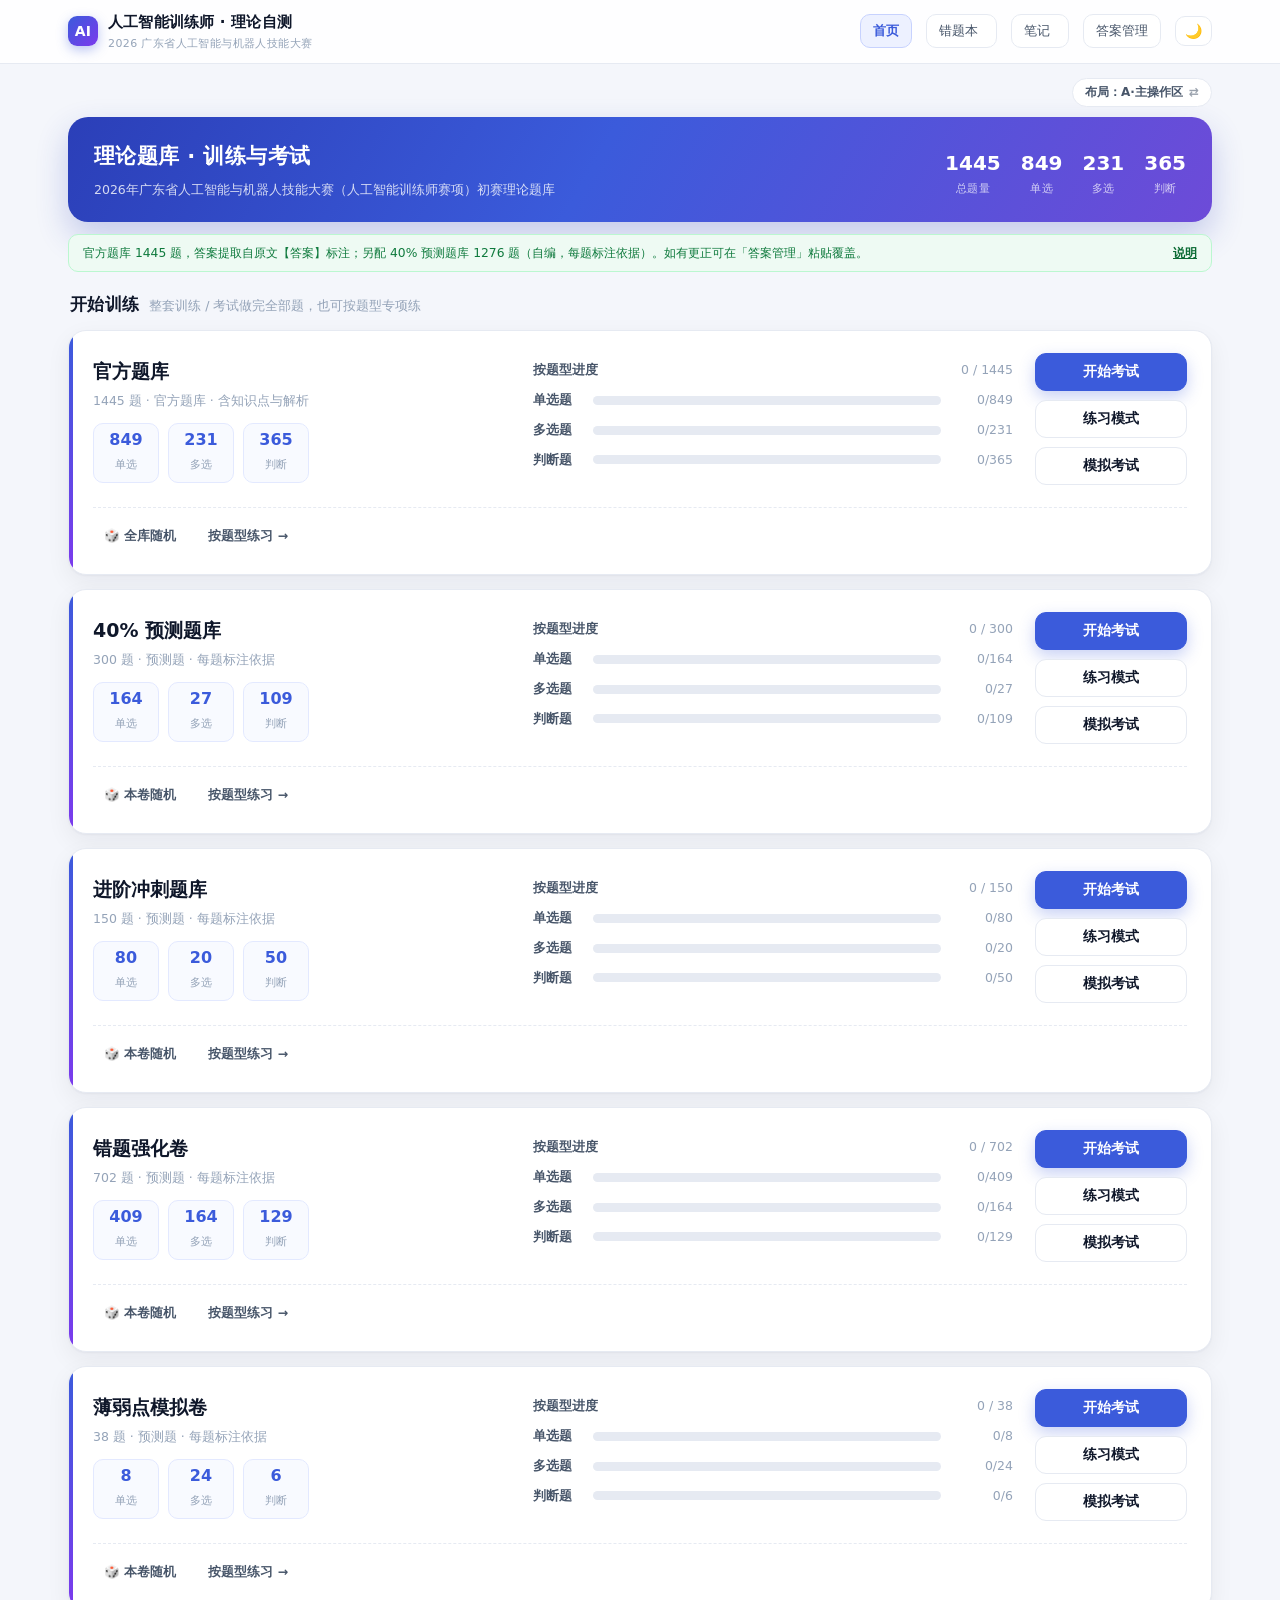
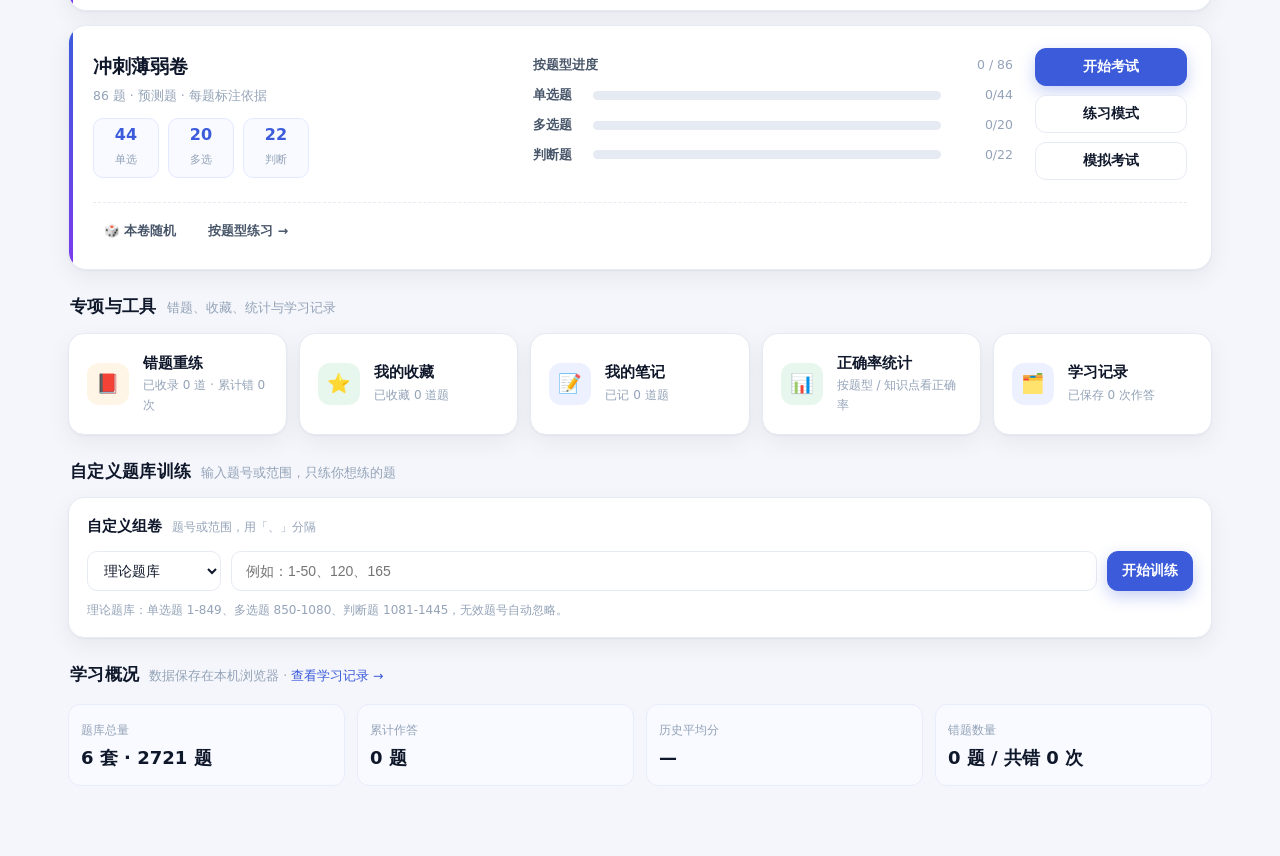
==== commit c9121ae8: "v3.21.0 冲刺薄弱卷U:高阶卷错题26+多选专项12(20道多选全量覆盖)+同考点关联48,多选优先,笔记回查A卷原题,单文件1360862字节" ====
--- a/src/index.html
+++ b/src/index.html
@@ -165,7 +165,7 @@
           <button class="btn btn-sm" data-act="confirm-multi" id="btnConfirmMulti">确认作答</button>
           <button class="btn btn-sm" data-act="mark" id="btnMark">标记</button>
           <button class="btn btn-sm" data-act="clear" id="btnClear">清空本题</button>
-          <span class="hint kbd-hint">键盘：1–9 / A–H 选择 · 多选按同一数字＝取消该勾选 · 回车＝确认作答/交卷 · ← → 切题</span>
+          <span class="hint kbd-hint">键盘：数字 1–9 选选项 · 多选按同一数字＝取消该勾选 · W/S 或 A/D 上一题/下一题 · 回车＝确认作答/交卷</span>
           <span class="spacer"></span>
           <button class="btn btn-sm" data-act="prev">上一题</button>
           <button class="btn btn-primary btn-sm" data-act="next">下一题</button>
@@ -350,6 +350,10 @@
 <script src="data/questions.js"></script>
 <script src="data/answers.js"></script>
 <script src="data/s-bank.js"></script>
+<script src="data/a-bank.js"></script>
+<script src="data/w-bank.js"></script>
+<script src="data/v-bank.js"></script>
+<script src="data/u-bank.js"></script>
 <script src="assets/app.js"></script>
 </body>
 </html>
--- a/src/assets/app.css
+++ b/src/assets/app.css
@@ -371,6 +371,12 @@
 .note-head .spacer{flex:1}
 .note-view{margin-top:8px;font-size:14px;line-height:1.75;color:#1f2937;white-space:pre-wrap;word-break:break-word}
 .note-view.hidden{display:none}
+/* v3.18.0 原卷笔记只读卡片（W 卷：本题没笔记时回查 T/S 卷） */
+.note-from{border-left:3px solid #c7d2fe;background:#f4f7ff;border-radius:0 9px 9px 0;padding:8px 11px}
+.note-from-h{font-size:12px;font-weight:700;color:#4f5bd5;margin-bottom:4px}
+.note-from-b{font-size:13.5px;line-height:1.7;color:#1f2937;white-space:pre-wrap;word-break:break-word}
+.note-from-b.muted{color:var(--ink-3)}
+.note-from .btn{margin-top:8px}
 .note-edit{display:none;margin-top:9px}
 .note-box.editing .note-edit{display:block}
 .note-box.editing .note-view{display:none}
@@ -685,6 +691,35 @@
 .sheet-chip.bad.has-note::after,
 .sheet-chip.done.has-note::after{background:#fff;box-shadow:none}
 .sheet-legend .lg-note::before{background:#7c3aed;border-color:#7c3aed;border-radius:50%}
+
+/* ---------- v3.14.0 错题本按题型重练 ---------- */
+.wrong-types{margin:2px 0 16px}
+.wt-head{display:flex;align-items:baseline;gap:10px;margin:0 0 10px;font-size:13px;font-weight:600;
+  color:var(--ink);flex-wrap:wrap}
+.wt-head span{font-weight:400;color:var(--ink-3);font-size:11.5px}
+/* 错题本里的卡比练习页更紧凑，四张一行不占地方 */
+.wrong-types .mod-card{padding:12px 14px;gap:6px}
+.wrong-types .mod-name{font-size:14px}
+.wrong-types .mod-top{flex-wrap:wrap;gap:2px 6px}
+.wrong-types .mod-count{font-size:11.5px}
+.wrong-types .mod-ops .btn{padding:6px 10px;font-size:12.5px}
+@media (max-width:600px){.wrong-types .mod-grid{grid-template-columns:repeat(2,minmax(0,1fr));gap:10px}}
+
+/* 答题卡里的题型分隔条：占满整行，不打乱格子 */
+.sheet-seg{grid-column:1/-1;font-size:10.5px;font-weight:600;color:var(--ink-3);
+  letter-spacing:.3px;margin:2px 0 -1px;line-height:1.4}
+
+/* ---------- v3.15.0 错题次数 ---------- */
+/* 错了几次的徽标：1-2 次灰、≥3 次红（hot），挂在「参考答案」后面 */
+.cnt-badge{display:inline-block;margin-left:8px;padding:1px 7px;border-radius:999px;
+  font-size:11px;line-height:1.65;white-space:nowrap;vertical-align:1px;
+  background:#eef1f7;color:#475569;border:1px solid #e2e8f0}
+.cnt-badge.hot{background:#fee2e2;color:#b91c1c;border-color:#fecaca;font-weight:600}
+/* 排序下拉：靠右贴在同一行，窄屏换行后仍靠右 */
+.filter-row .sort-select{margin-left:auto;padding:4px 9px;font-size:12px;border-radius:999px}
+@media (max-width:420px){
+  .filter-row .sort-select{margin-left:0;width:100%}
+}
 
 /* =====================================================================
    v3.13.0 夜间模式（纯黑 OLED）
@@ -814,6 +849,10 @@
 html[data-theme="dark"] .note-box.has-note{background:#12141c;border-color:#3b4a86}
 html[data-theme="dark"] .note-view,
 html[data-theme="dark"] .note-row .note-text{color:var(--ink)}
+/* v3.18.0 原卷笔记卡片：夜间用深靛底，别用浅色块砸眼 */
+html[data-theme="dark"] .note-from{background:#151a2b;border-left-color:#3b4a86}
+html[data-theme="dark"] .note-from-h{color:#8fa4ff}
+html[data-theme="dark"] .note-from-b{color:var(--ink)}
 html[data-theme="dark"] .note-badge-row,
 html[data-theme="dark"] .opt-note{background:#141a2e;border-color:#27345c;color:#a8bcff}
 html[data-theme="dark"] .opt-note-add{color:#4a5680}
@@ -859,6 +898,14 @@
 html[data-theme="dark"] .sheet-legend .lg-bad::before{background:#dc2626;border-color:#dc2626}
 html[data-theme="dark"] .sheet-legend .lg-done::before{background:#3b82f6;border-color:#3b82f6}
 
+/* v3.14.0 错题本题型卡 / 答题卡分隔 */
+html[data-theme="dark"] .wrong-types .mod-card{background:var(--card);border-color:var(--line)}
+html[data-theme="dark"] .sheet-seg{color:var(--ink-3)}
+
+/* v3.15.0 错题次数徽标 */
+html[data-theme="dark"] .cnt-badge{background:#1c1c21;color:#cbd5e1;border-color:#2e2e36}
+html[data-theme="dark"] .cnt-badge.hot{background:#3a1416;color:#ffa2a2;border-color:#5b1d20}
+
 /* 打印本页时恢复浅色：夜间变量会把纸面刷黑 */
 @media print{
   html[data-theme="dark"]{
@@ -868,4 +915,8 @@
     background:#fff;
   }
   html[data-theme="dark"] .topbar{background:#fff}
-}
+  /* 四张重练卡属于操作区，打印列表时不要 */
+  .wrong-types{display:none}
+  /* 排序下拉是交互控件，纸上没意义；次数徽标保留（纸上也要看得出哪题老错） */
+  .sort-select{display:none}
+}
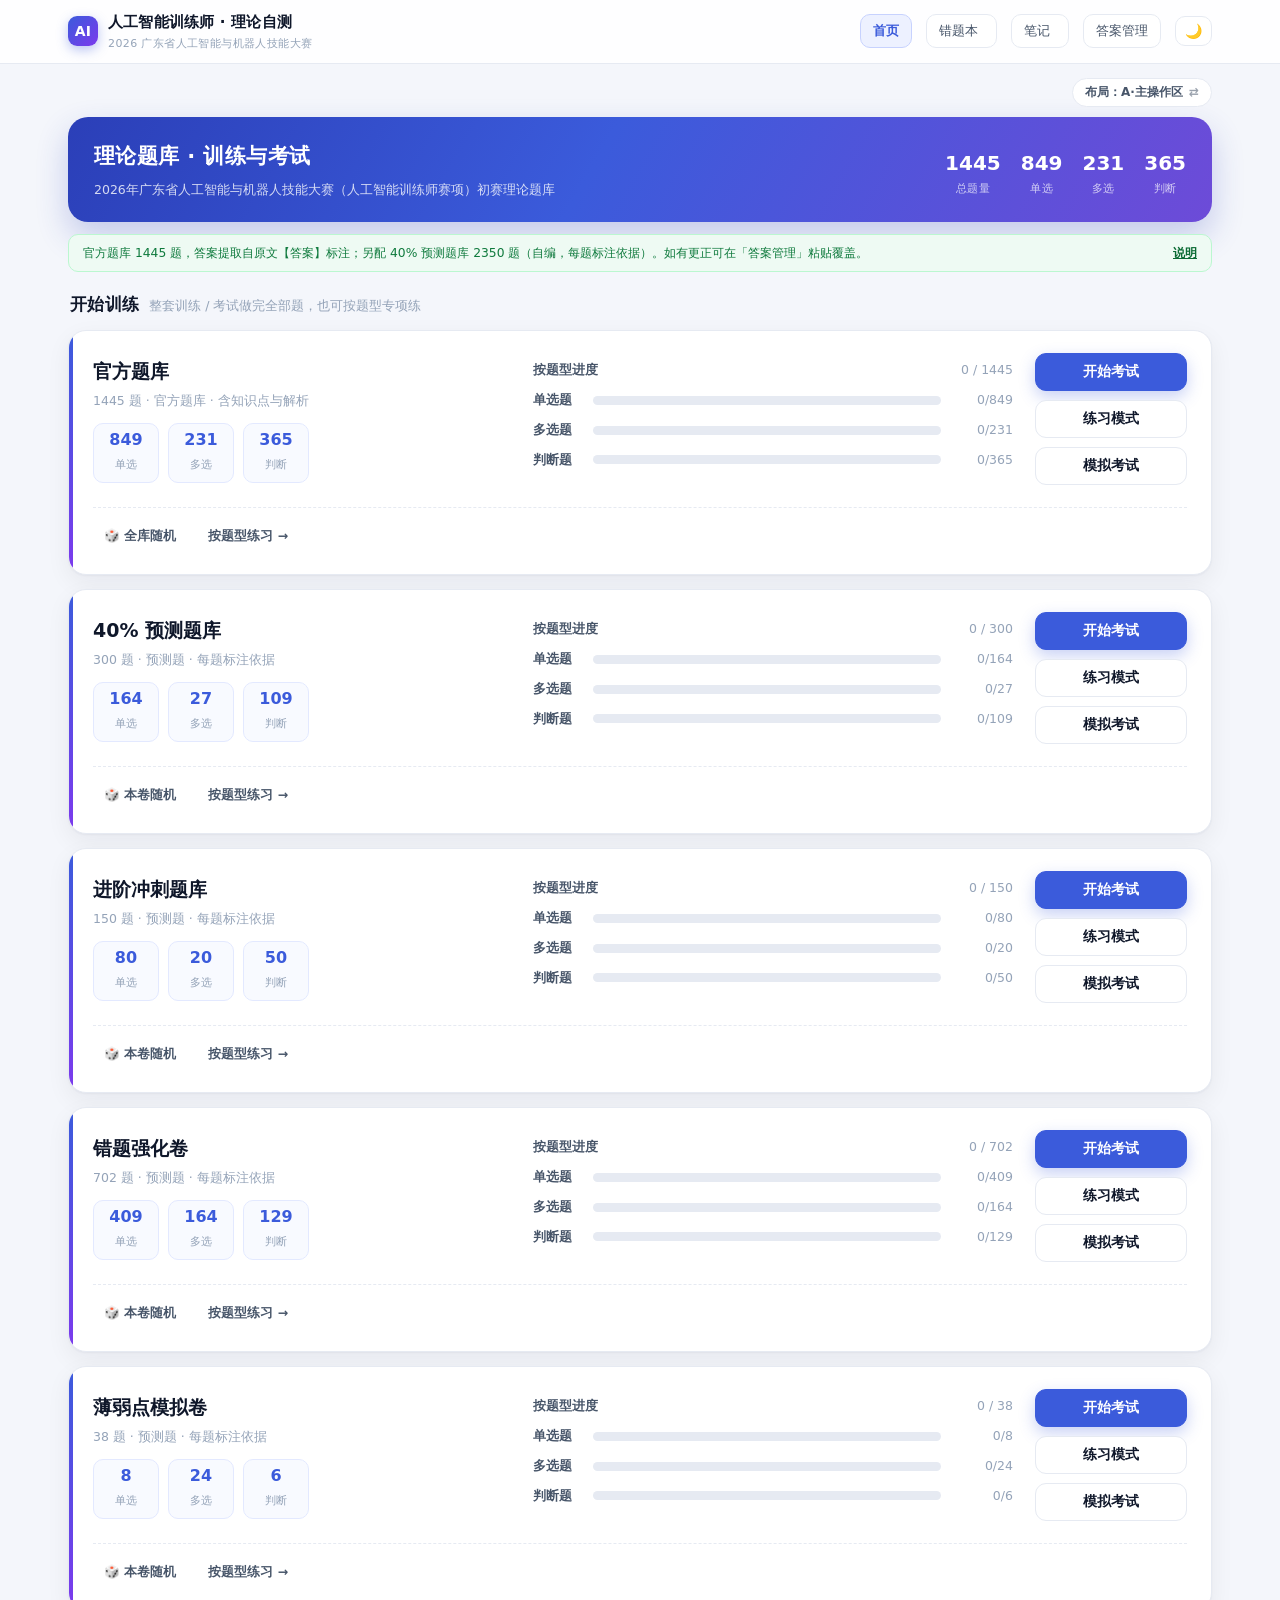
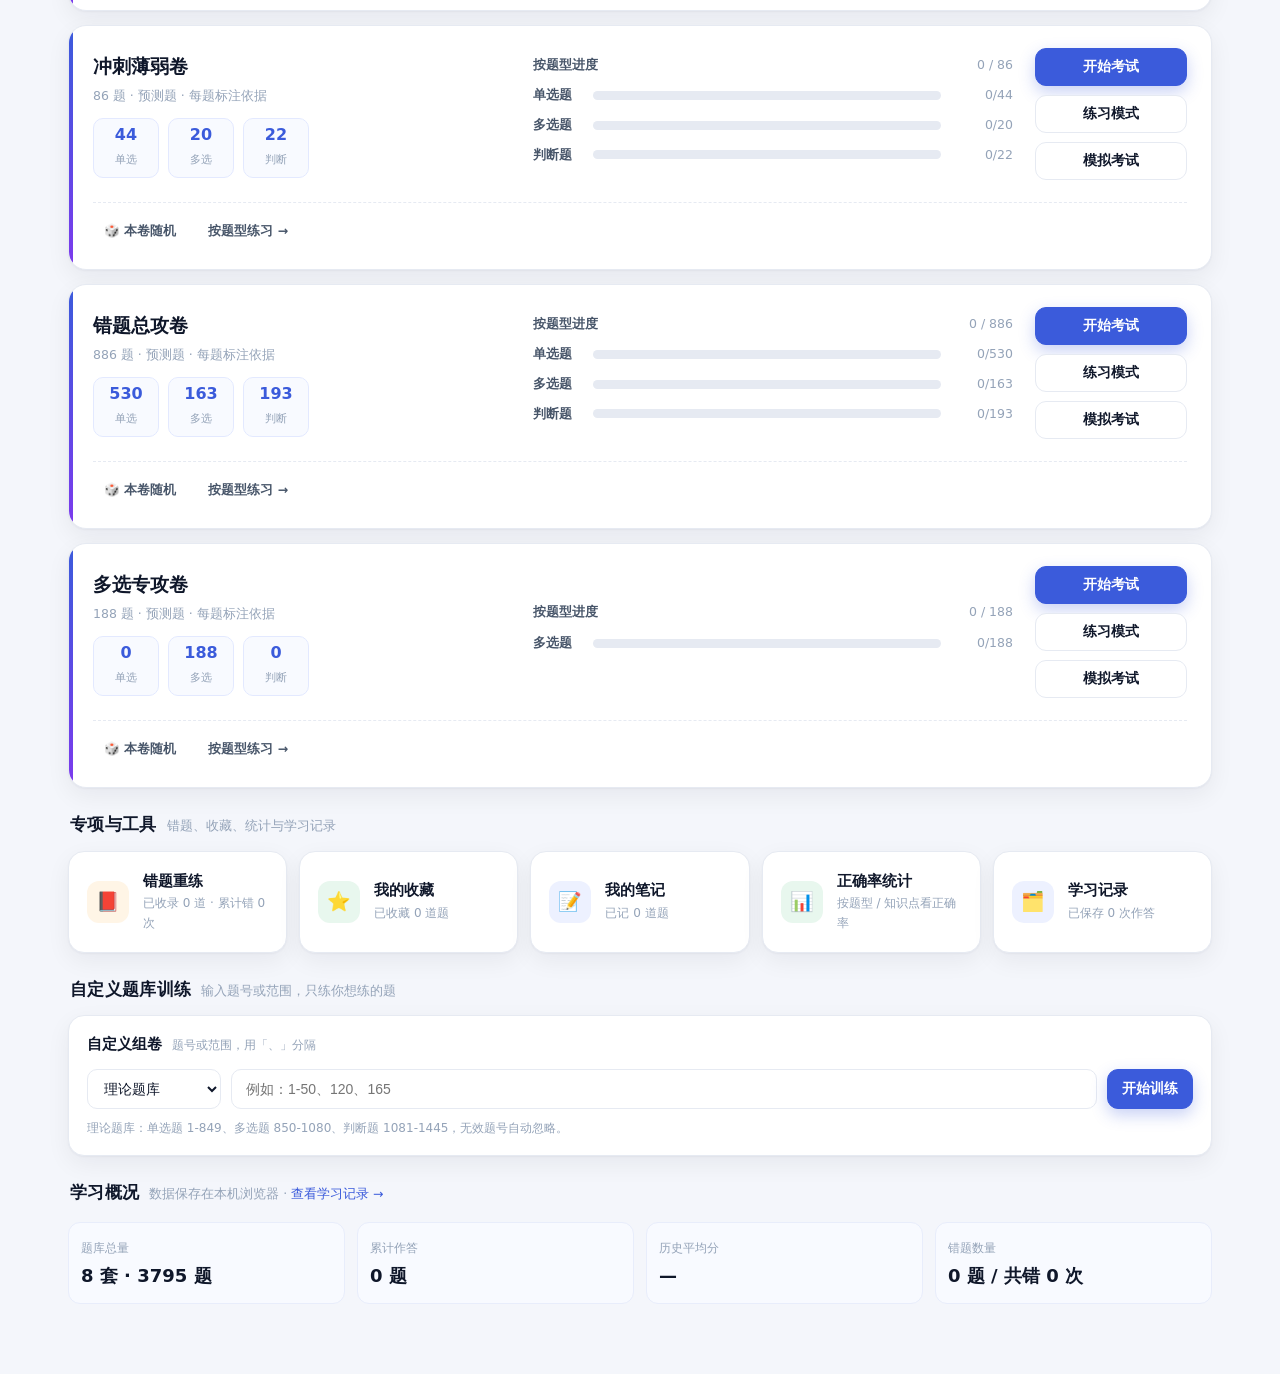
==== commit 3bb5d9bf: "v3.22.0 错题总攻卷X(886=645错题本体+241同考点补漏)+多选专攻卷Y(188全多选):六份错题本合并去重,解析六段带笔记与重复错标记" ====
--- a/src/index.html
+++ b/src/index.html
@@ -354,6 +354,8 @@
 <script src="data/w-bank.js"></script>
 <script src="data/v-bank.js"></script>
 <script src="data/u-bank.js"></script>
+<script src="data/x-bank.js"></script>
+<script src="data/y-bank.js"></script>
 <script src="assets/app.js"></script>
 </body>
 </html>
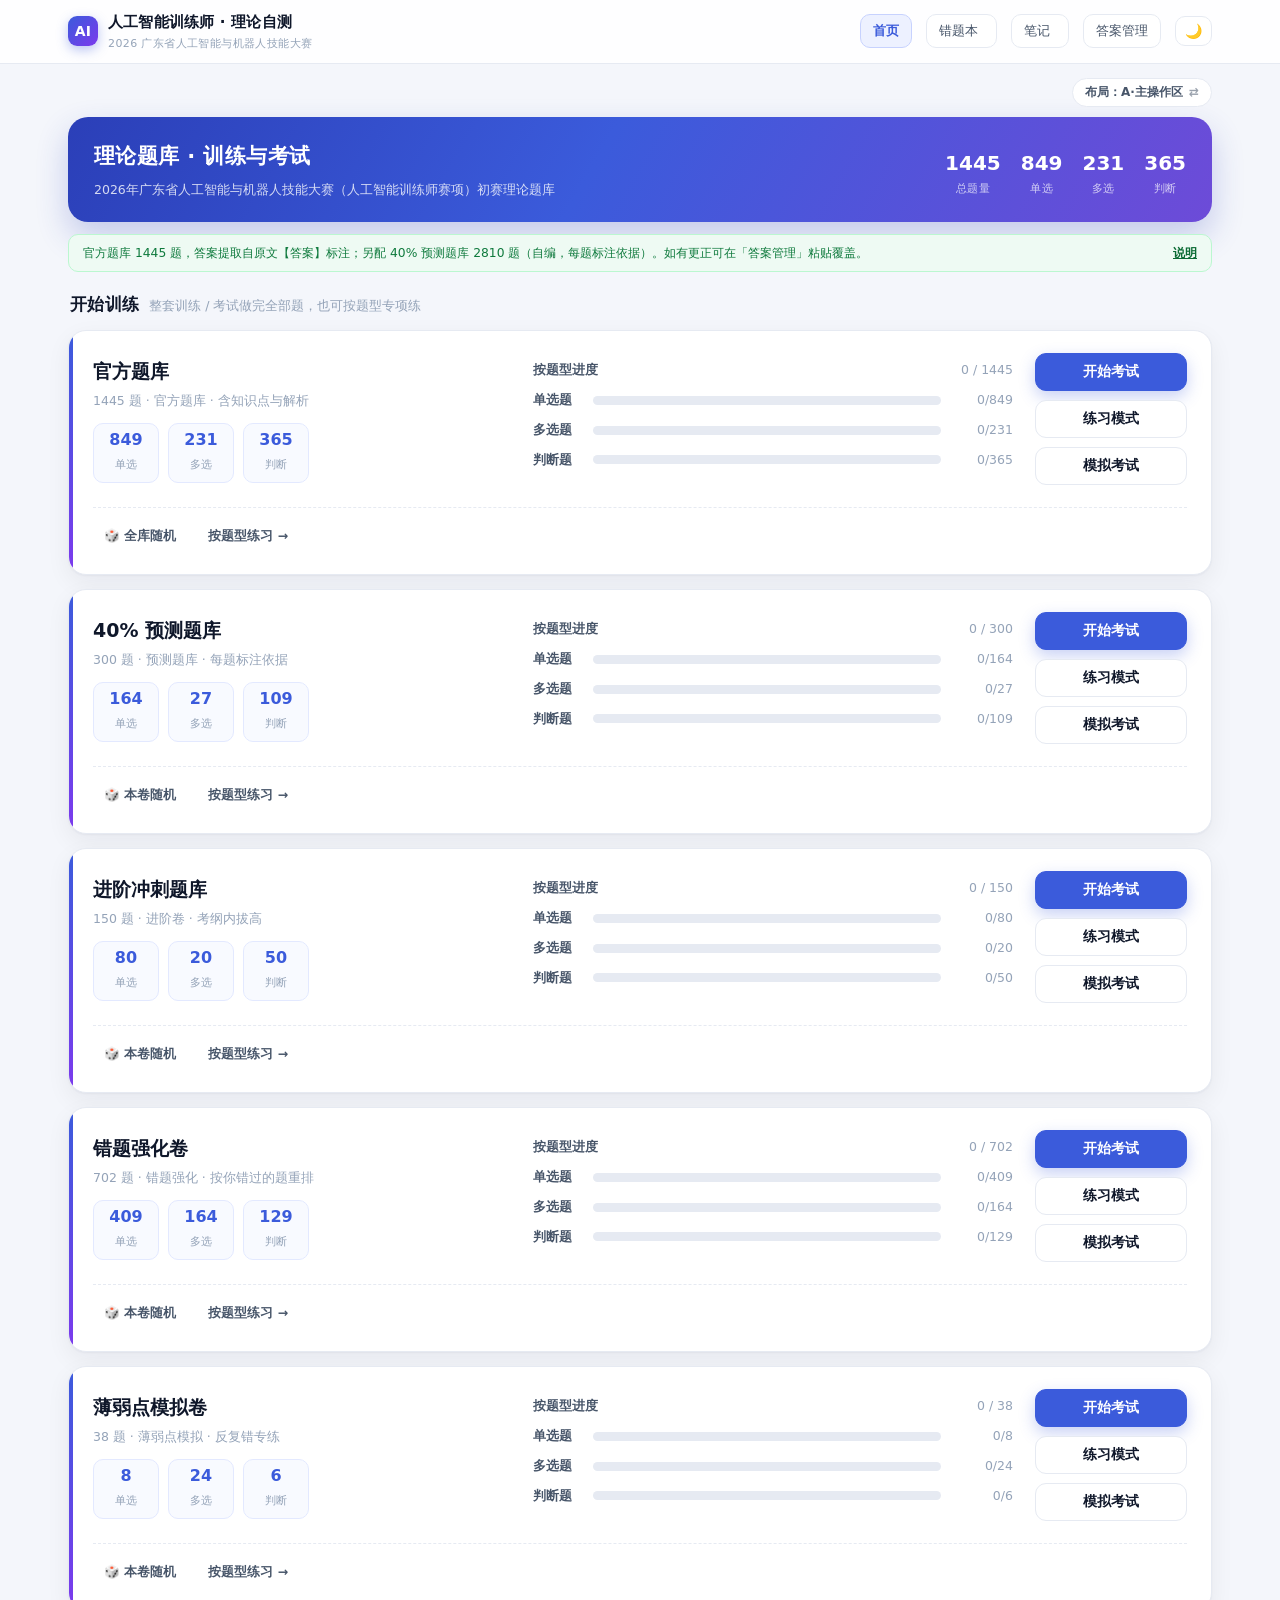
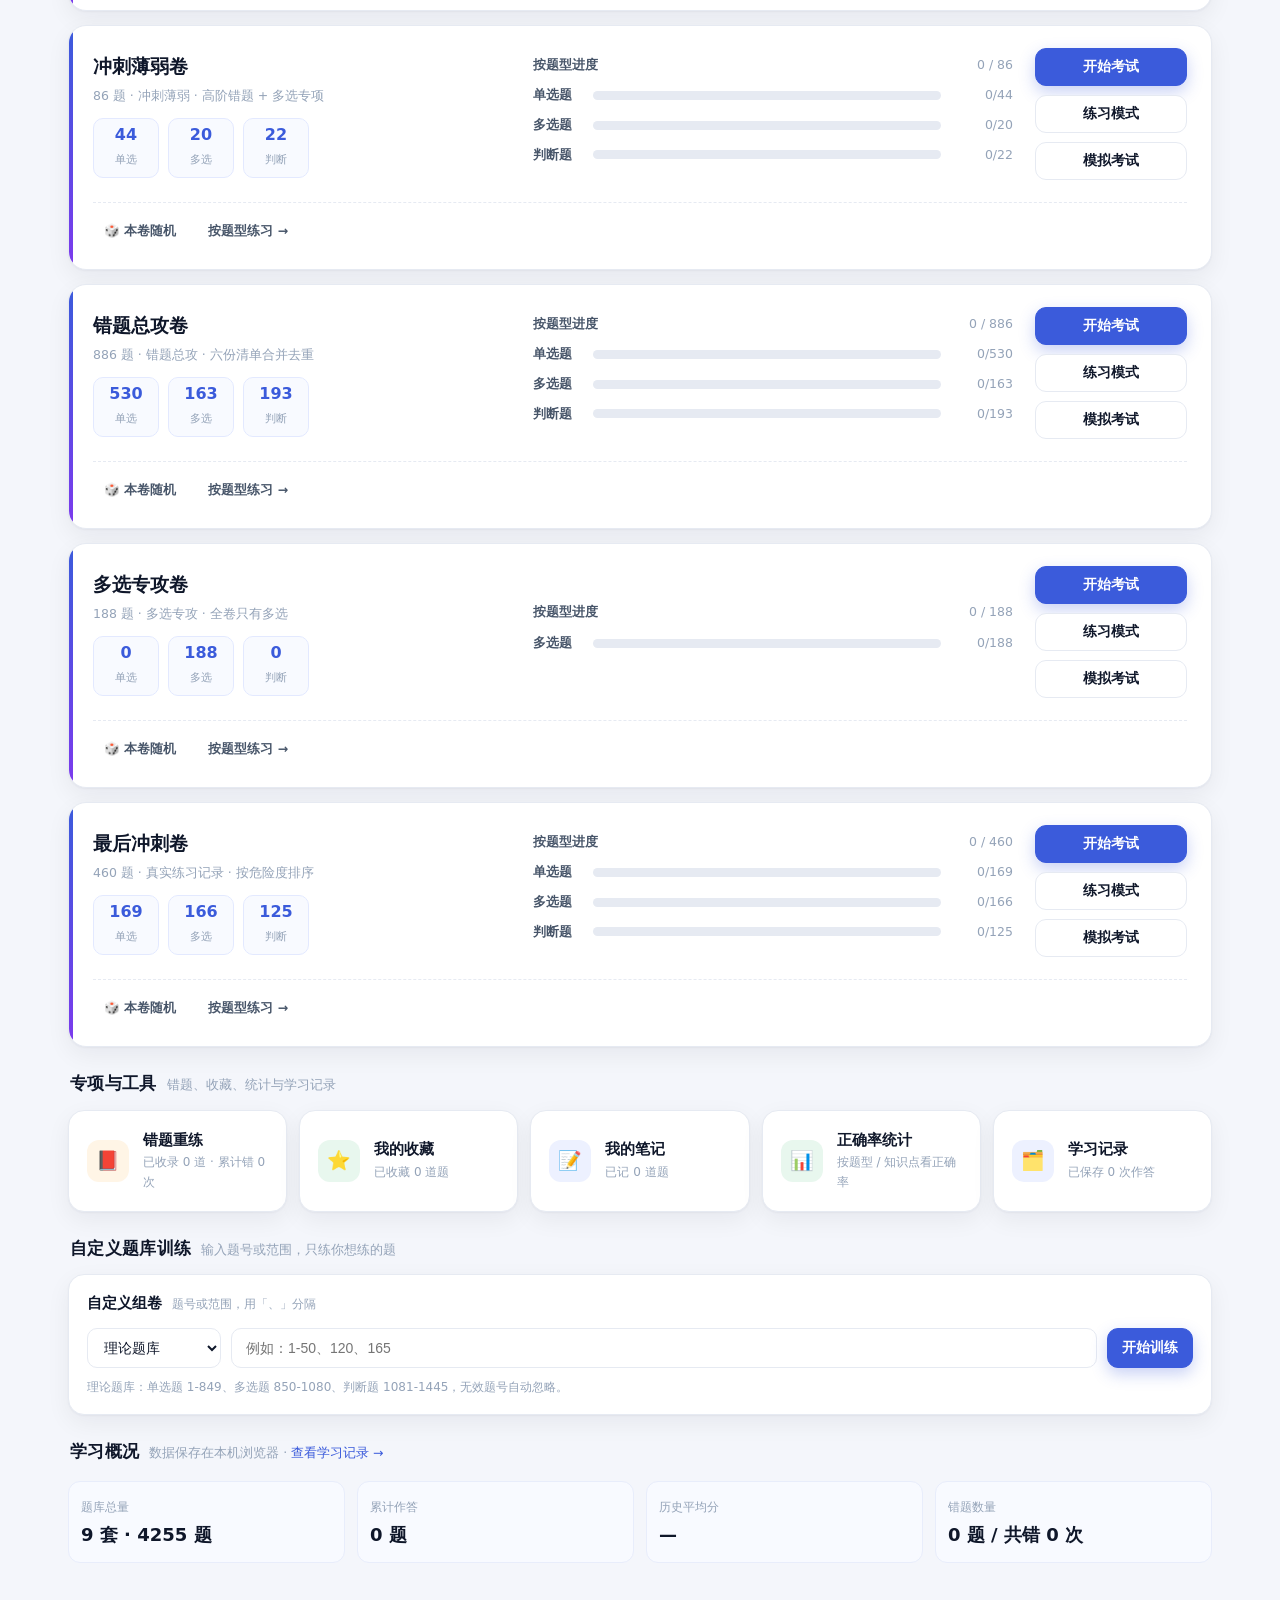
==== commit f896e0fc: "v3.23.0 最后冲刺卷Z:真实练习记录460道错题按危险度降序混排(多选166/前66道高危54多选),笔记254道并入,修首页副标题错标预测题" ====
--- a/src/index.html
+++ b/src/index.html
@@ -356,6 +356,7 @@
 <script src="data/u-bank.js"></script>
 <script src="data/x-bank.js"></script>
 <script src="data/y-bank.js"></script>
+<script src="data/z-bank.js"></script>
 <script src="assets/app.js"></script>
 </body>
 </html>
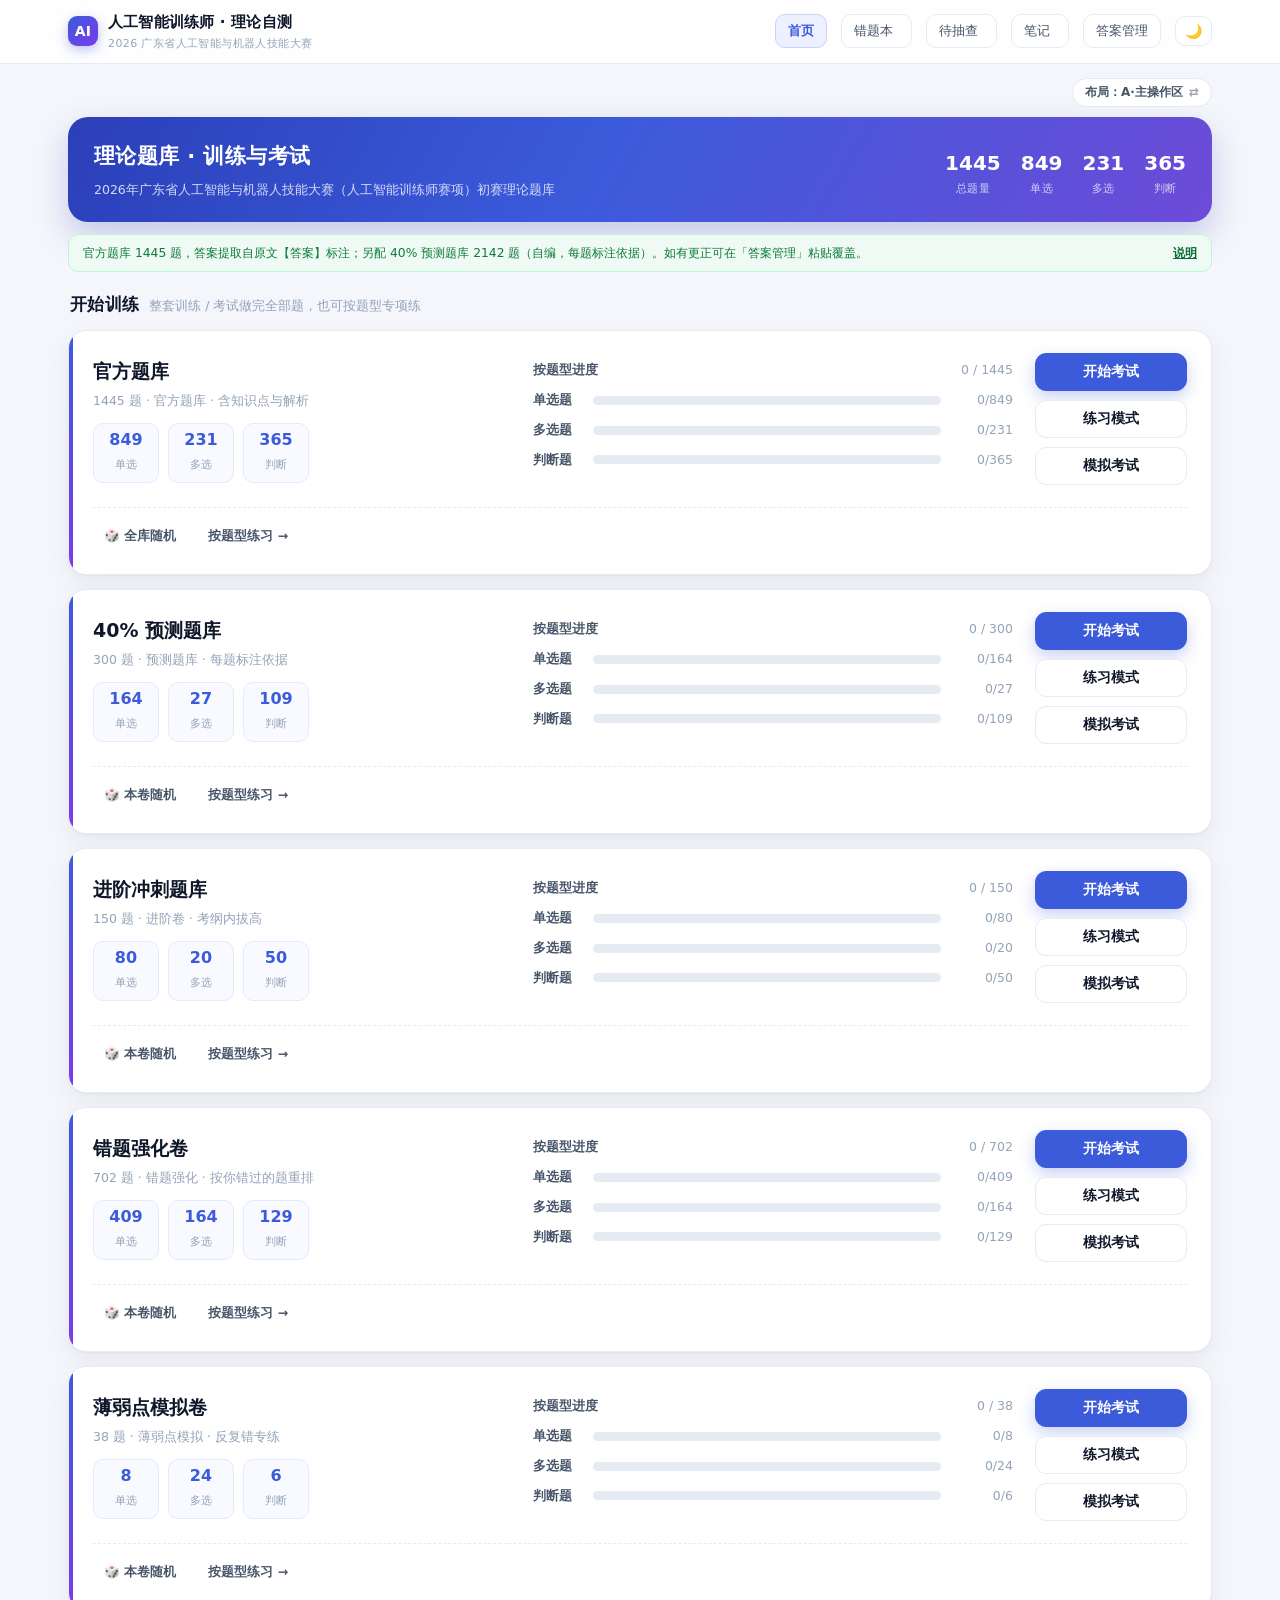
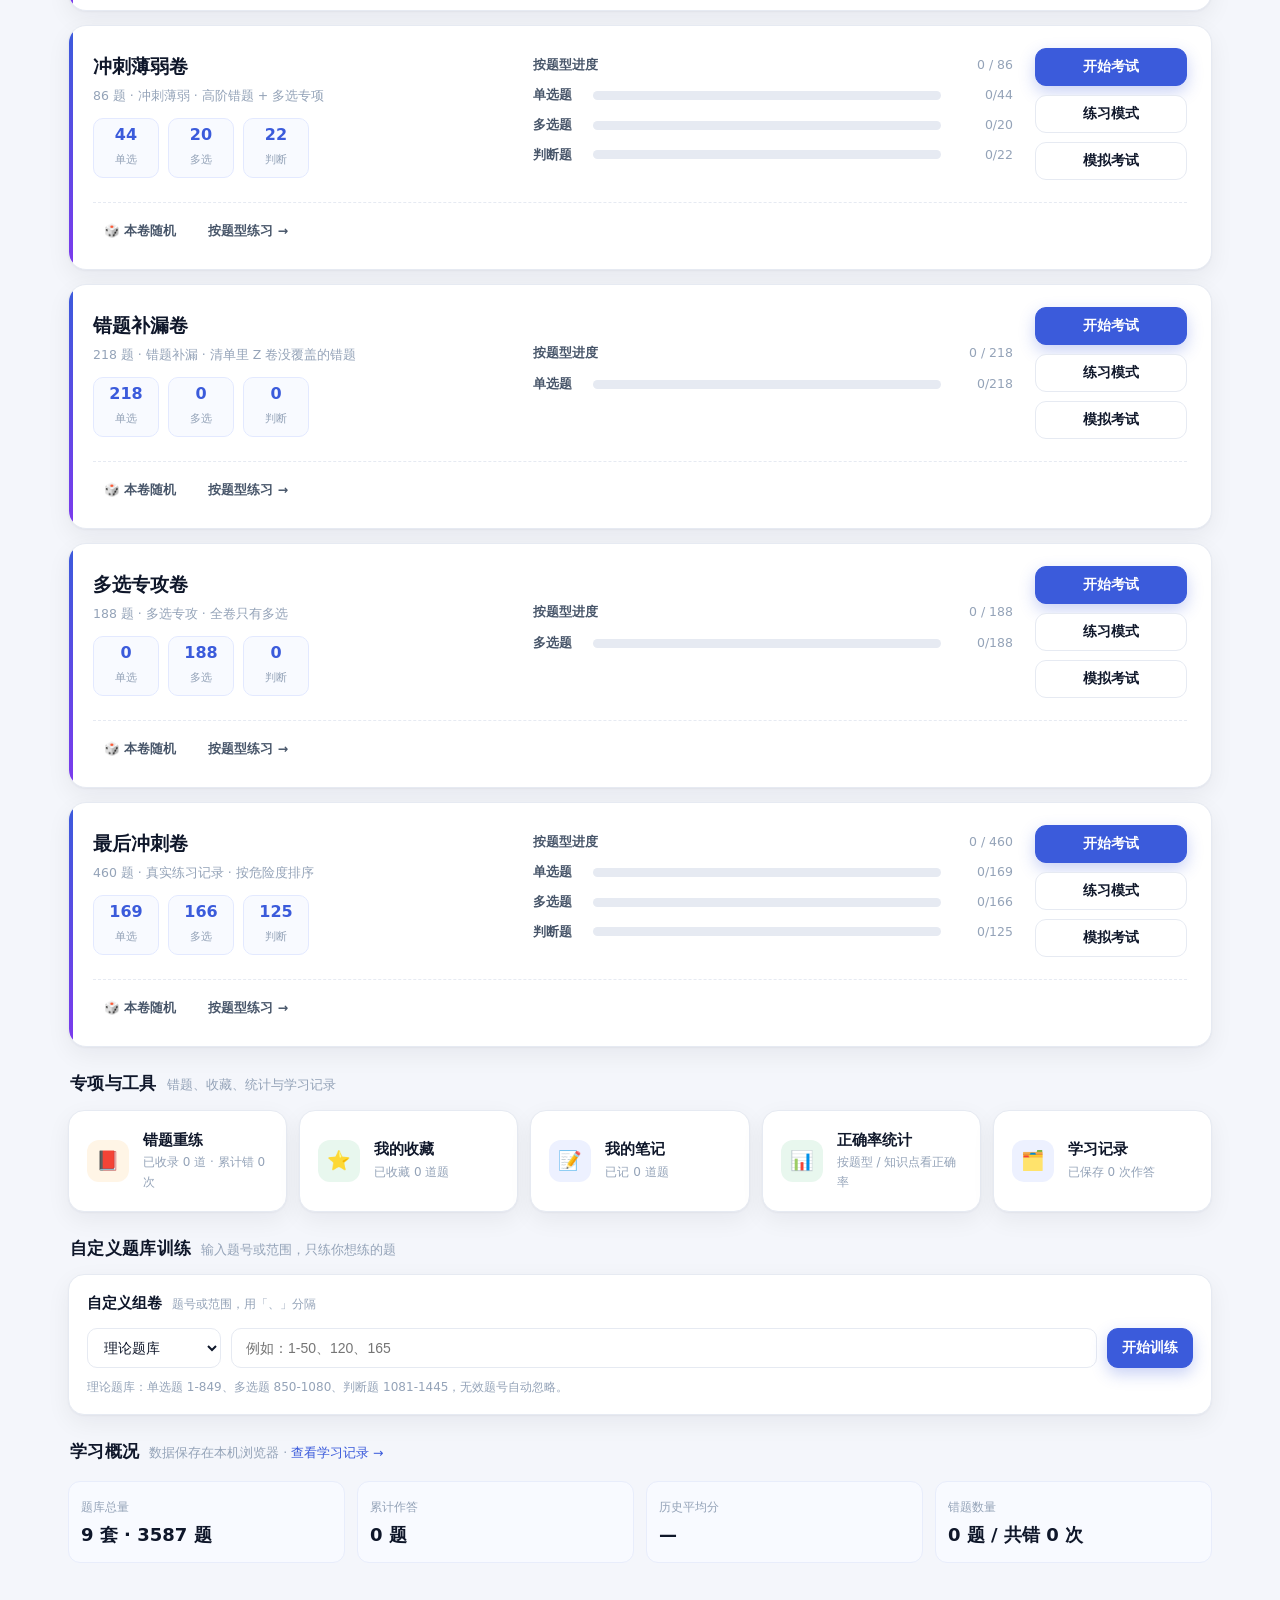
==== commit 1352eb59: "v3.24.0 待抽查机制:超15秒答对/难题答对自动进抽查池,8秒内连对2次出池;X卷886->218瘦身(砍241补漏,只留Z外错题);修交卷弹窗空会话崩溃与320px顶栏溢出" ====
--- a/src/index.html
+++ b/src/index.html
@@ -34,6 +34,7 @@
     <div class="spacer"></div>
     <button class="top-link" data-nav="home">首页</button>
     <button class="top-link" data-nav="wrong">错题本 <span id="navWrong"></span></button>
+    <button class="top-link" data-nav="spot" title="答得慢、难题答对的题会进这里，随机抽查直到又快又对">待抽查 <span id="navSpot"></span></button>
     <button class="top-link" data-nav="notes">笔记 <span id="navNotes"></span></button>
     <button class="top-link" data-nav="key">答案管理</button>
     <button class="top-link top-act" id="btnTheme" aria-pressed="false" aria-label="夜间模式" title="切换到夜间模式（纯黑）">🌙</button>
--- a/src/assets/app.css
+++ b/src/assets/app.css
@@ -27,7 +27,7 @@
 }
 .topbar-inner{
   max-width:1180px; margin:0 auto; padding:10px 18px;
-  display:flex; align-items:center; gap:14px; min-height:58px;
+  display:flex; align-items:center; gap:14px; min-height:58px; flex-wrap:wrap;
 }
 .brand{display:flex;align-items:center;gap:10px;font-weight:700;letter-spacing:.2px;min-width:0;flex:1 1 auto}
 .brand>div:last-child{min-width:0;overflow:hidden;text-overflow:ellipsis;white-space:nowrap}
